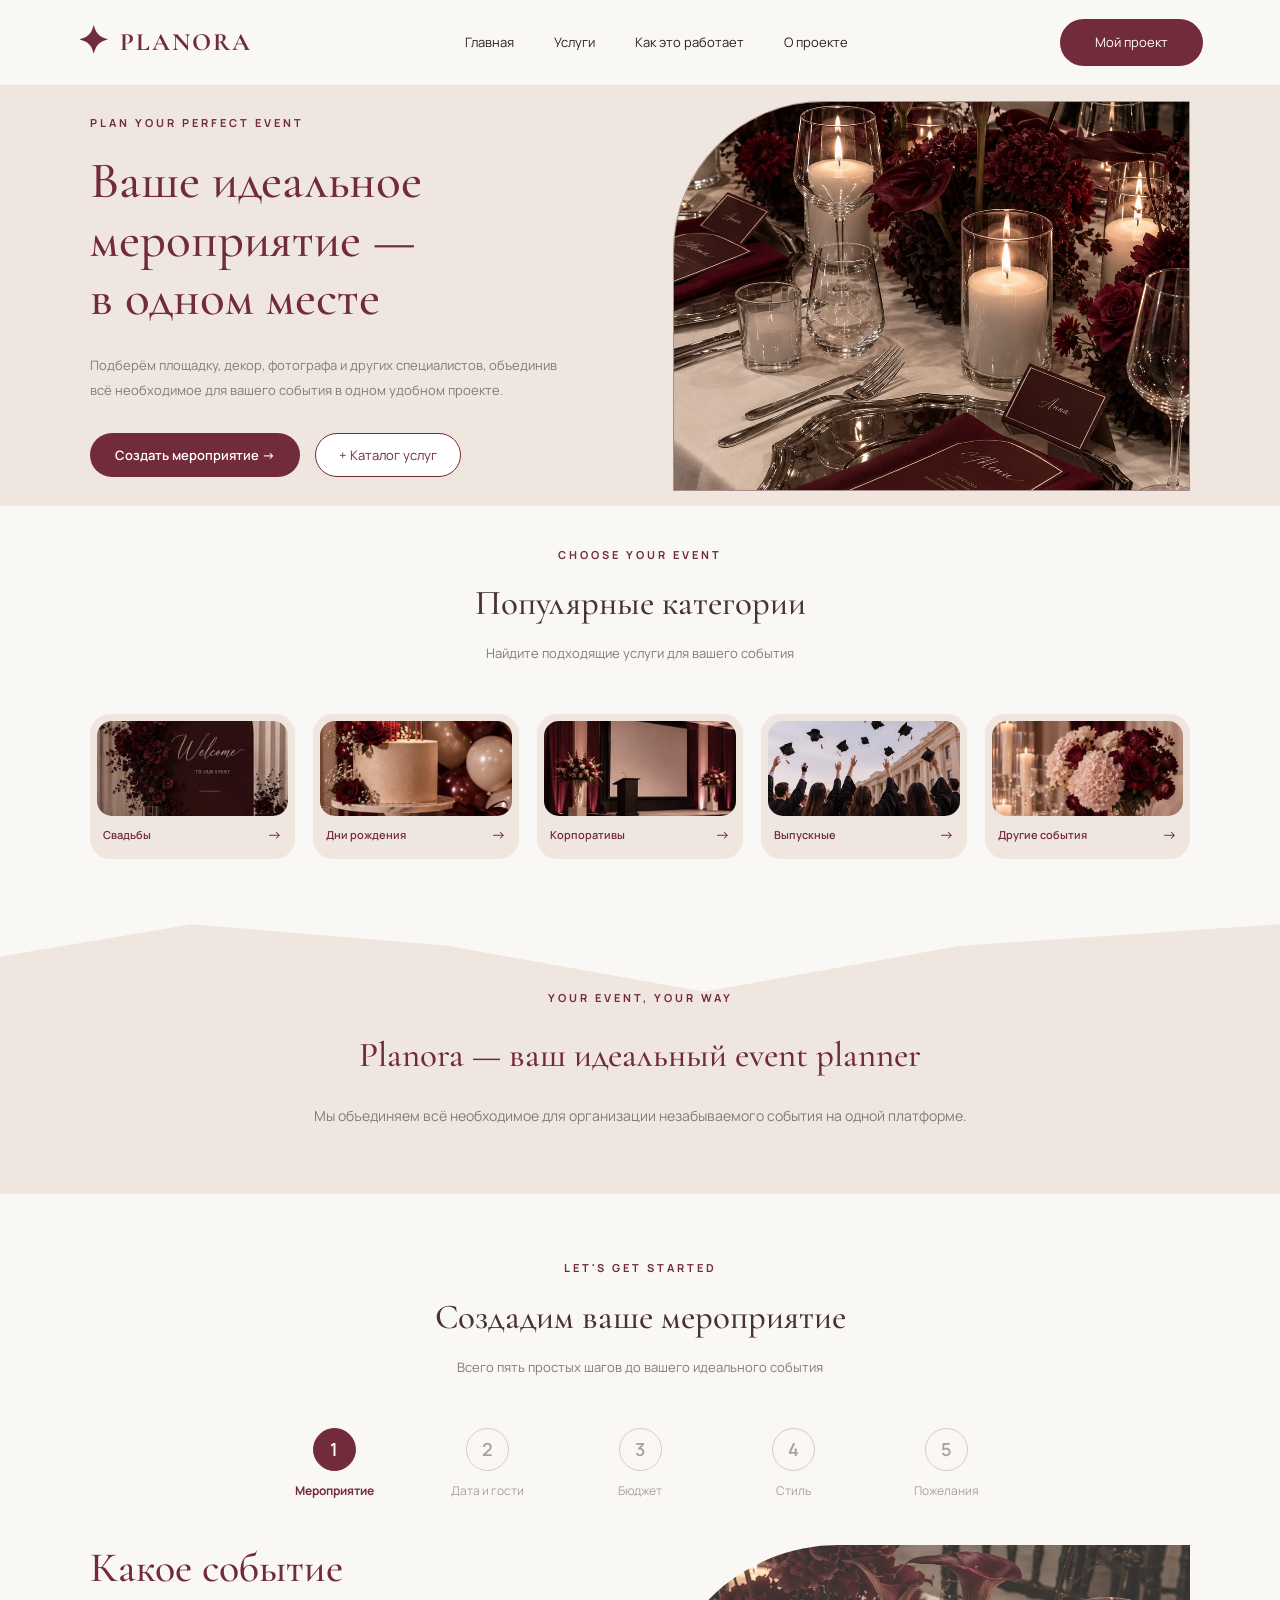
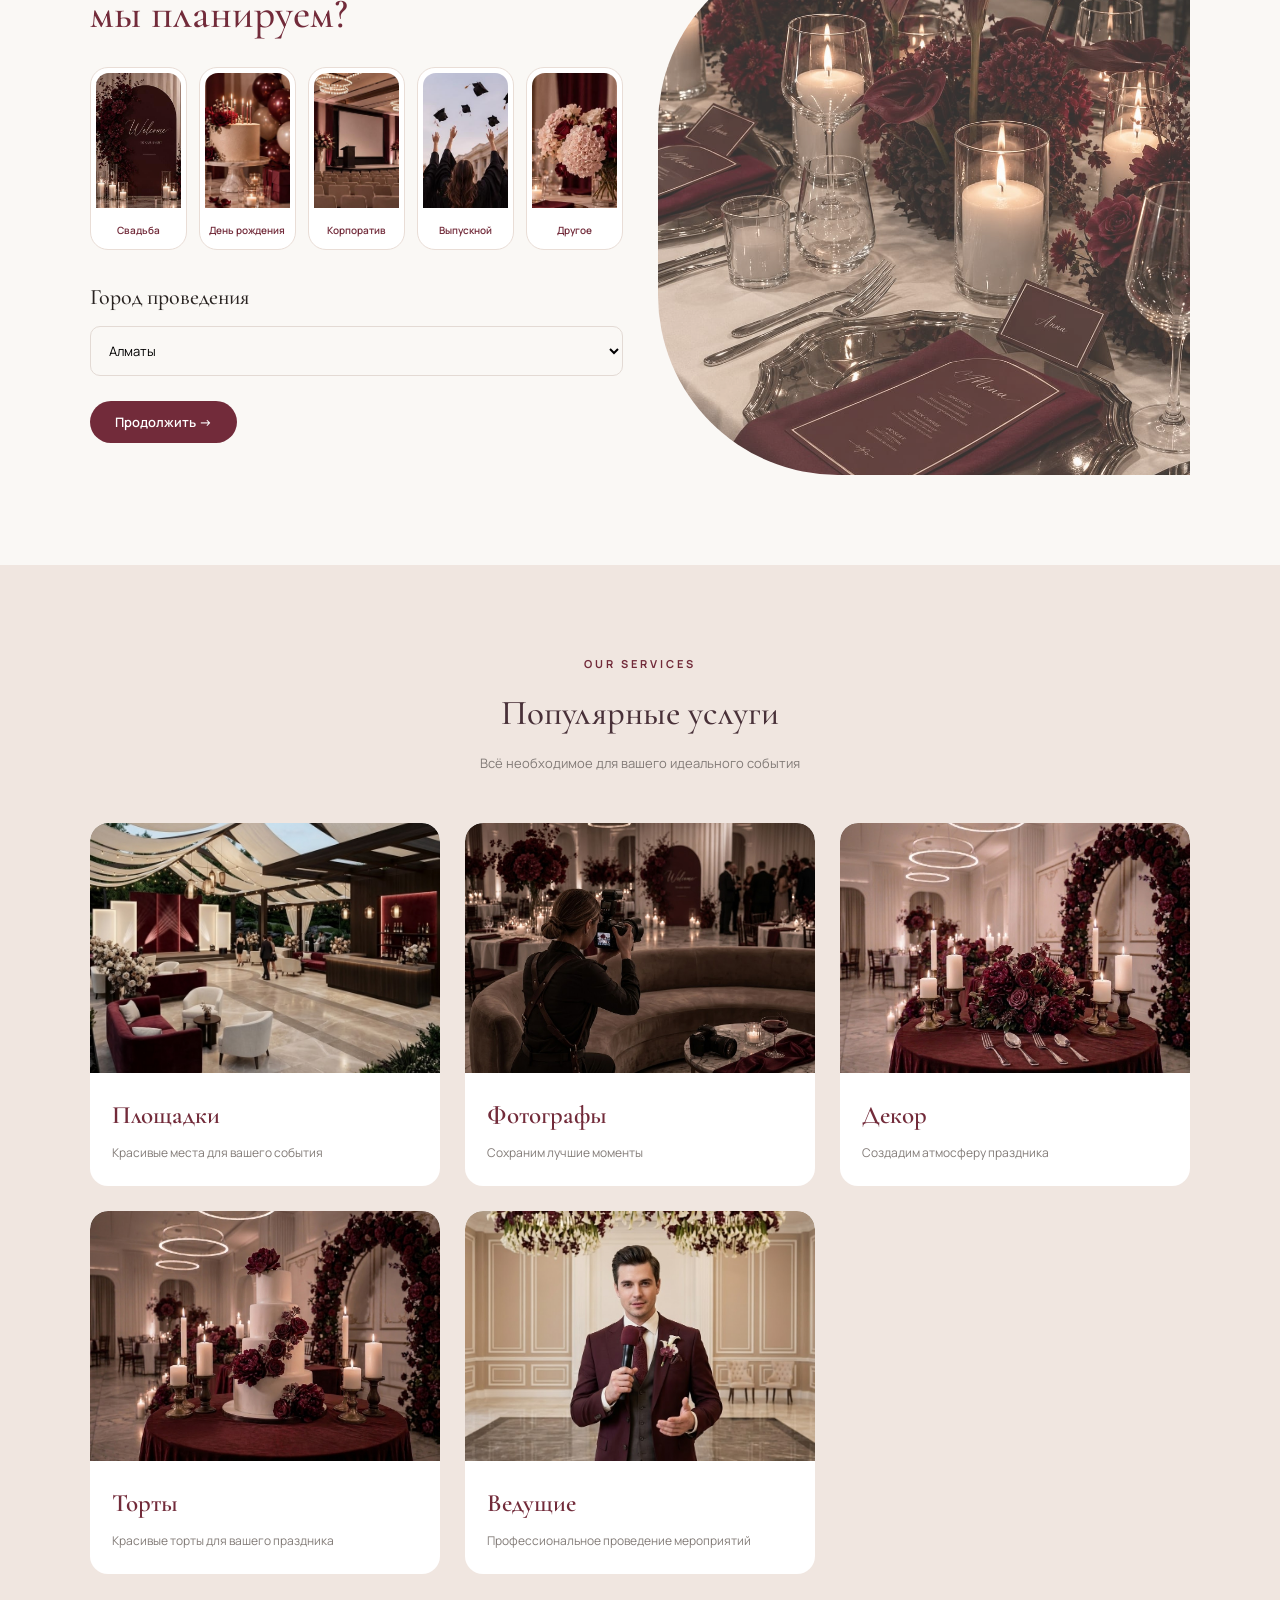
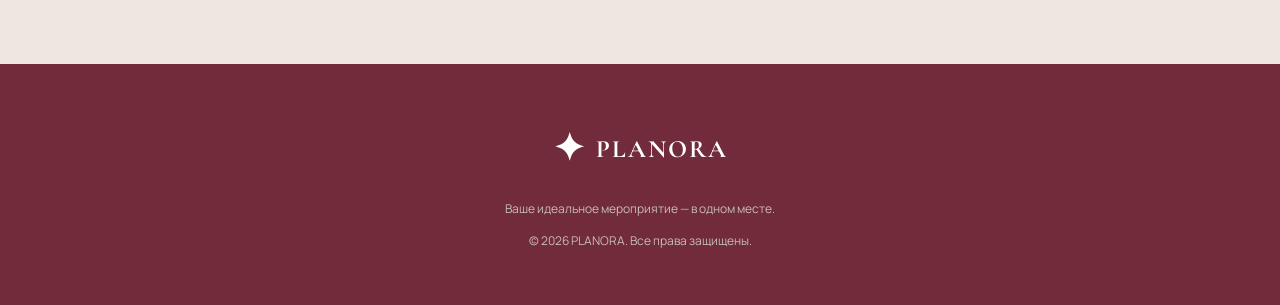
==== index.html @ 1de2f0ba "project fikes" ====
<!DOCTYPE html>
<html lang="ru">

<head>
    <meta charset="UTF-8">
    <meta name="viewport" content="width=device-width, initial-scale=1.0">

    <title>PLANORA — Организация мероприятий</title>

    <!-- CSS -->
    <link rel="stylesheet" href="style.css">

    <!-- Google Fonts -->
    <link rel="preconnect" href="https://fonts.googleapis.com">
    <link rel="preconnect" href="https://fonts.gstatic.com" crossorigin>

    <link href="https://fonts.googleapis.com/css2?family=Cormorant+Garamond:wght@400;500;600;700&family=Manrope:wght@400;500;600;700&display=swap" rel="stylesheet">

</head>

<body>

    <!-- HEADER -->
    <header class="header">

        <a href="#home" class="logo">
            <span class="logo-star">✦</span>
            PLANORA
        </a>

        <nav class="navigation">
            <a href="#home">Главная</a>
            <a href="#categories">Услуги</a>
            <a href="#how-it-works">Как это работает</a>
            <a href="#about">О проекте</a>
        </nav>

        <a href="#my-project" class="header-button">
            Мой проект
        </a>

    </header>


    <main>

        <!-- HERO SECTION -->
        <section class="hero" id="home">

            <div class="hero-content">

                <p class="eyebrow">PLAN YOUR PERFECT EVENT</p>

                <h1>
                    Ваше идеальное<br>
                    мероприятие —<br>
                    в одном месте
                </h1>

                <p class="hero-description">
                    Подберём площадку, декор, фотографа
                    и других специалистов, объединив
                    всё необходимое для вашего события
                    в одном удобном проекте.
                </p>

                <div class="hero-buttons">

                    <a href="#event-builder" class="primary-button">
                        Создать мероприятие →
                    </a>

                    <a href="#categories" class="secondary-button">
                        + Каталог услуг
                    </a>

                </div>

            </div>

            <div class="hero-image">
                <img src="images/header.jpeg" alt="Оформление мероприятия">
            </div>

        </section>


        <!-- CATEGORIES -->
        <section class="categories section" id="categories">

            <div class="section-heading">

                <p class="eyebrow">CHOOSE YOUR EVENT</p>

                <h2>Популярные категории</h2>

                <p>
                    Найдите подходящие услуги для вашего события
                </p>

            </div>


            <div class="category-grid">

                <a href="#event-builder" class="category-card">
                    <img src="images/wedding.jpeg" alt="Свадьба">
                    <div class="category-info">
                        <h3>Свадьбы</h3>
                        <span>→</span>
                    </div>
                </a>


                <a href="#event-builder" class="category-card">
                    <img src="images/birthday.jpeg" alt="День рождения">
                    <div class="category-info">
                        <h3>Дни рождения</h3>
                        <span>→</span>
                    </div>
                </a>


                <a href="#event-builder" class="category-card">
                    <img src="images/corparative.jpeg" alt="Корпоратив">
                    <div class="category-info">
                        <h3>Корпоративы</h3>
                        <span>→</span>
                    </div>
                </a>


                <a href="#event-builder" class="category-card">
                    <img src="images/graduation.jpeg" alt="Выпускной">
                    <div class="category-info">
                        <h3>Выпускные</h3>
                        <span>→</span>
                    </div>
                </a>


                <a href="#event-builder" class="category-card">
                    <img src="images/other.jpeg" alt="Другие мероприятия">
                    <div class="category-info">
                        <h3>Другие события</h3>
                        <span>→</span>
                    </div>
                </a>

            </div>

        </section>


        <!-- ABOUT PLANORA -->
        <section class="brand-section" id="about">

            <div class="brand-content">

                <p class="eyebrow">YOUR EVENT, YOUR WAY</p>

                <h2>
                    Planora — ваш идеальный
                    event planner
                </h2>

                <p>
                    Мы объединяем всё необходимое
                    для организации незабываемого
                    события на одной платформе.
                </p>

            </div>

        </section>


        <!-- EVENT BUILDER -->
        <section class="event-builder section" id="event-builder">

            <div class="section-heading">

                <p class="eyebrow">LET'S GET STARTED</p>

                <h2>Создадим ваше мероприятие</h2>

                <p>
                    Всего пять простых шагов
                    до вашего идеального события
                </p>

            </div>


            <!-- STEPS -->
            <div class="steps">

                <div class="step active">
                    <span>1</span>
                    <p>Мероприятие</p>
                </div>

                <div class="step">
                    <span>2</span>
                    <p>Дата и гости</p>
                </div>

                <div class="step">
                    <span>3</span>
                    <p>Бюджет</p>
                </div>

                <div class="step">
                    <span>4</span>
                    <p>Стиль</p>
                </div>

                <div class="step">
                    <span>5</span>
                    <p>Пожелания</p>
                </div>

            </div>


            <div class="builder-content">

                <div class="builder-form">

                    <h2>
                        Какое событие<br>
                        мы планируем?
                    </h2>


                    <div class="event-options">

                        <button class="event-option" data-event="Свадьба">
                            <img src="images/wedding.jpeg" alt="Свадьба">
                            <span>Свадьба</span>
                        </button>

                        <button class="event-option" data-event="День рождения">
                            <img src="images/birthday.jpeg" alt="День рождения">
                            <span>День рождения</span>
                        </button>

                        <button class="event-option" data-event="Корпоратив">
                            <img src="images/corparative.jpeg" alt="Корпоратив">
                            <span>Корпоратив</span>
                        </button>

                        <button class="event-option" data-event="Выпускной">
                            <img src="images/graduation.jpeg" alt="Выпускной">
                            <span>Выпускной</span>
                        </button>

                        <button class="event-option" data-event="Другое">
                            <img src="images/other.jpeg" alt="Другое">
                            <span>Другое</span>
                        </button>

                    </div>


                    <div class="form-field">

                        <label for="city">
                            Город проведения
                        </label>

                        <select id="city">
                            <option value="Алматы">Алматы</option>
                            <option value="Астана">Астана</option>
                            <option value="Шымкент">Шымкент</option>
                            <option value="Другой город">Другой город</option>
                        </select>

                    </div>


                    <button class="primary-button" id="continue-button">
                        Продолжить →
                    </button>

                </div>


                <div class="builder-image">
                    <img src="images/header.jpeg" alt="Красивое оформление мероприятия">
                </div>

            </div>

        </section>


        <!-- SERVICES -->
        <section class="services section" id="my-project">

            <div class="section-heading">

                <p class="eyebrow">OUR SERVICES</p>

                <h2>Популярные услуги</h2>

                <p>
                    Всё необходимое для вашего идеального события
                </p>

            </div>


            <div class="services-grid">


                <article class="service-card">
                    <img src="images/venue.jpeg" alt="Площадки">

                    <div class="service-info">
                        <h3>Площадки</h3>
                        <p>Красивые места для вашего события</p>
                    </div>
                </article>


                <article class="service-card">
                    <img src="images/photographe.jpeg" alt="Фотографы">

                    <div class="service-info">
                        <h3>Фотографы</h3>
                        <p>Сохраним лучшие моменты</p>
                    </div>
                </article>


                <article class="service-card">
                    <img src="images/decor.jpeg" alt="Декор">

                    <div class="service-info">
                        <h3>Декор</h3>
                        <p>Создадим атмосферу праздника</p>
                    </div>
                </article>


                <article class="service-card">
                    <img src="images/cake.jpeg" alt="Торты">

                    <div class="service-info">
                        <h3>Торты</h3>
                        <p>Красивые торты для вашего праздника</p>
                    </div>
                </article>


                <article class="service-card">
                    <img src="images/vedushei.jpeg" alt="Ведущие">

                    <div class="service-info">
                        <h3>Ведущие</h3>
                        <p>Профессиональное проведение мероприятий</p>
                    </div>
                </article>

            </div>

        </section>

    </main>


    <!-- FOOTER -->
    <footer class="footer">

        <a href="#home" class="logo">
            <span class="logo-star">✦</span>
            PLANORA
        </a>

        <p>
            Ваше идеальное мероприятие — в одном месте.
        </p>

        <p>
            ©️ 2026 PLANORA. Все права защищены.
        </p>

    </footer>


    <!-- JAVASCRIPT -->
    <script src="script.js"></script>

</body>

</html>
---- style.css ----
/* =================================
   PLANORA — MAIN STYLES
================================= */


/* RESET */

* {
    margin: 0;
    padding: 0;
    box-sizing: border-box;
}

html {
    scroll-behavior: smooth;
}

body {
    font-family: 'Manrope', sans-serif;
    background-color: #FAF8F5;
    color: #292321;
    line-height: 1.6;
}

a {
    text-decoration: none;
    color: inherit;
}

button {
    font-family: inherit;
    cursor: pointer;
}

img {
    display: block;
    width: 100%;
    object-fit: cover;
}


/* COLORS */

:root {
    --cream: #FAF8F5;
    --burgundy: #722B3A;
    --dark: #292321;
    --white: #FFFFFF;
    --pink: #E9DDD6;
    --gray: #827B77;
}


/* HEADER */

.header {
    width: 100%;
    min-height: 85px;
    padding: 18px 7%;
    display: flex;
    align-items: center;
    justify-content: space-between;
    background: var(--cream);
    border-bottom: 1px solid #EDE5DF;
    position: relative;
    z-index: 10;
}

.logo {
    display: flex;
    align-items: center;
    gap: 9px;
    font-size: 23px;
    font-weight: 700;
    letter-spacing: 3px;
    color: var(--burgundy);
}

.logo-star {
    font-size: 25px;
}

.navigation {
    display: flex;
    align-items: center;
    gap: 35px;
}

.navigation a {
    font-size: 13px;
    color: var(--dark);
    transition: 0.3s;
}

.navigation a:hover {
    color: var(--burgundy);
}

.header-button {
    background: var(--burgundy);
    color: var(--white);
    padding: 12px 24px;
    border-radius: 4px;
    font-size: 13px;
    transition: 0.3s;
}

.header-button:hover {
    background: #54202C;
}


/* BUTTONS */

.primary-button {
    display: inline-block;
    background: var(--burgundy);
    color: var(--white);
    border: none;
    padding: 15px 28px;
    border-radius: 4px;
    font-size: 13px;
    font-weight: 600;
    transition: 0.3s;
}

.primary-button:hover {
    background: #54202C;
    transform: translateY(-2px);
}

.secondary-button {
    display: inline-block;
    color: var(--burgundy);
    border: 1px solid var(--burgundy);
    padding: 14px 25px;
    border-radius: 4px;
    font-size: 13px;
    transition: 0.3s;
}

.secondary-button:hover {
    background: var(--burgundy);
    color: var(--white);
}


/* HERO SECTION */

.hero {
    display: grid;
    grid-template-columns: 1fr 1fr;
    align-items: center;
    gap: 55px;
    padding: 75px 7%;
    min-height: 570px;
}

.hero-content {
    max-width: 570px;
}

.eyebrow {
    color: var(--burgundy);
    font-size: 11px;
    font-weight: 700;
    letter-spacing: 3px;
    margin-bottom: 20px;
}

.hero h1 {
    font-family: 'Cormorant Garamond', serif;
    font-size: clamp(42px, 5vw, 66px);
    font-weight: 500;
    line-height: 1.08;
    margin-bottom: 25px;
    color: var(--dark);
}

.hero-description {
    font-size: 14px;
    color: var(--gray);
    line-height: 1.9;
    max-width: 480px;
    margin-bottom: 30px;
}

.hero-buttons {
    display: flex;
    align-items: center;
    flex-wrap: wrap;
    gap: 15px;
}

.hero-image {
    height: 440px;
    overflow: hidden;
    border-radius: 3px;
}

.hero-image img {
    height: 100%;
    transition: transform 0.6s;
}

.hero-image:hover img {
    transform: scale(1.04);
}


/* GENERAL SECTIONS */

.section {
    padding: 90px 7%;
}

.section-heading {
    text-align: center;
    margin-bottom: 50px;
}

.section-heading .eyebrow {
    margin-bottom: 12px;
}

.section-heading h2 {
    font-family: 'Cormorant Garamond', serif;
    font-size: 46px;
    font-weight: 500;
    margin-bottom: 12px;
}

.section-heading > p:last-child {
    color: var(--gray);
    font-size: 13px;
}


/* CATEGORIES */

.categories {
    background: #F2EBE5;
}

.category-grid {
    display: grid;
    grid-template-columns: repeat(3, 1fr);
    gap: 25px;
}

.category-card {
    position: relative;
    height: 300px;
    overflow: hidden;
    background: var(--white);
}

.category-card img {
    height: 100%;
    transition: 0.5s;
}

.category-card:hover img {
    transform: scale(1.06);
}

.category-info {
    position: absolute;
    bottom: 0;
    left: 0;
    width: 100%;
    padding: 25px;
    display: flex;
    align-items: center;
    justify-content: space-between;
    color: var(--white);
    background: linear-gradient(
        transparent,
        rgba(0, 0, 0, 0.7)
    );
}

.category-info h3 {
    font-family: 'Cormorant Garamond', serif;
    font-size: 27px;
    font-weight: 600;
}

.category-info span {
    font-size: 23px;
}


/* BRAND SECTION */

.brand-section {
    padding: 100px 7%;
    background: var(--burgundy);
    color: var(--white);
    text-align: center;
}

.brand-content {
    max-width: 700px;
    margin: auto;
}

.brand-content .eyebrow {
    color: #E9C9C7;
}

.brand-content h2 {
    font-family: 'Cormorant Garamond', serif;
    font-size: 48px;
    font-weight: 500;
    margin-bottom: 20px;
}

.brand-content p:last-child {
    color: #EADADD;
    font-size: 14px;
    line-height: 1.9;
}


/* EVENT BUILDER */

.event-builder {
    background: var(--cream);
}

.steps {
    display: flex;
    justify-content: center;
    align-items: flex-start;
    gap: 35px;
    margin-bottom: 60px;
}

.step {
    text-align: center;
    color: #A9A09A;
    font-size: 12px;
}

.step span {
    width: 38px;
    height: 38px;
    display: flex;
    align-items: center;
    justify-content: center;
    border: 1px solid #D7CBC4;
    border-radius: 50%;
    margin: 0 auto 10px;
}

.step.active {
    color: var(--burgundy);
    font-weight: 700;
}

.step.active span {
    background: var(--burgundy);
    color: var(--white);
    border-color: var(--burgundy);
}

.builder-content {
    display: grid;
    grid-template-columns: 1fr 1fr;
    gap: 55px;
    align-items: center;
    max-width: 1100px;
    margin: auto;
    background: var(--white);
    padding: 45px;
}

.builder-form h2 {
    font-family: 'Cormorant Garamond', serif;
    font-size: 38px;
    font-weight: 500;
    margin-bottom: 30px;
}

.event-options {
    display: grid;
    grid-template-columns: repeat(2, 1fr);
    gap: 15px;
    margin-bottom: 30px;
}

.event-option {
    background: var(--cream);
    border: 1px solid transparent;
    padding: 8px;
    text-align: left;
    transition: 0.3s;
}

.event-option img {
    height: 100px;
    margin-bottom: 8px;
}

.event-option span {
    font-size: 12px;
    font-weight: 600;
}

.event-option:hover {
    border-color: var(--burgundy);
}

.form-field {
    margin-bottom: 25px;
}

.form-field label {
    display: block;
    font-size: 13px;
    margin-bottom: 10px;
    font-weight: 600;
}

.form-field select {
    width: 100%;
    padding: 14px;
    border: 1px solid #E3DAD4;
    background: var(--cream);
    font-family: inherit;
    font-size: 13px;
    outline: none;
}

.form-field select:focus {
    border-color: var(--burgundy);
}

.builder-image {
    height: 500px;
    overflow: hidden;
}

.builder-image img {
    height: 100%;
}


/* SERVICES */

.services {
    background: #F2EBE5;
}

.services-grid {
    display: grid;
    grid-template-columns: repeat(3, 1fr);
    gap: 25px;
}

.service-card {
    background: var(--white);
    overflow: hidden;
    transition: 0.3s;
}

.service-card:hover {
    transform: translateY(-5px);
    box-shadow: 0 10px 25px rgba(60, 35, 30, 0.08);
}

.service-card img {
    height: 250px;
}

.service-info {
    padding: 22px;
}

.service-info h3 {
    font-family: 'Cormorant Garamond', serif;
    font-size: 25px;
    font-weight: 600;
    margin-bottom: 7px;
    color: var(--burgundy);
}

.service-info p {
    color: var(--gray);
    font-size: 12px;
    line-height: 1.8;
}


/* FOOTER */

.footer {
    padding: 55px 7%;
    text-align: center;
    background: #292321;
    color: var(--white);
}

.footer .logo {
    justify-content: center;
    color: var(--white);
    margin-bottom: 20px;
}

.footer p {
    color: #C6BDB8;
    font-size: 12px;
    margin-top: 12px;
}


/* RESPONSIVE DESIGN */

@media (max-width: 900px) {

    .header {
        padding: 18px 4%;
    }

    .navigation {
        gap: 15px;
    }

    .navigation a {
        font-size: 11px;
    }

    .hero {
        padding: 55px 5%;
        gap: 25px;
    }

    .hero-image {
        height: 350px;
    }

    .section {
        padding: 65px 5%;
    }

    .builder-content {
        padding: 25px;
        gap: 25px;
    }

    .category-card {
        height: 240px;
    }

}


@media (max-width: 600px) {

    .header {
        flex-wrap: wrap;
        gap: 15px;
    }

    .logo {
        font-size: 19px;
    }

    .navigation {
        width: 100%;
        order: 3;
        justify-content: center;
        flex-wrap: wrap;
        gap: 15px;
    }

    .header-button {
        padding: 10px 15px;
        font-size: 11px;
    }

    .hero {
        grid-template-columns: 1fr;
        padding: 45px 6%;
    }

    .hero h1 {
        font-size: 46px;
    }

    .hero-image {
        height: 300px;
    }

    .hero-buttons {
        flex-direction: column;
        align-items: stretch;
    }

    .hero-buttons a {
        text-align: center;
    }

    .section {
        padding: 60px 6%;
    }

    .section-heading h2 {
        font-size: 36px;
    }

    .category-grid {
        grid-template-columns: 1fr;
    }

    .category-card {
        height: 280px;
    }

    .brand-content h2 {
        font-size: 38px;
    }

    .steps {
        gap: 10px;
        flex-wrap: wrap;
    }

    .step {
        font-size: 10px;
    }

    .step span {
        width: 32px;
        height: 32px;
    }

    .builder-content {
        grid-template-columns: 1fr;
        padding: 20px;
    }

    .builder-form h2 {
        font-size: 32px;
    }

    .builder-image {
        height: 300px;
    }

    .event-options {
        gap: 10px;
    }

    .services-grid {
        grid-template-columns: 1fr;
    }

}
/* =================================
   PLANORA — DESIGN UPDATE
   Стиль по вашему макету
================================= */

/* HEADER */

.header {
    min-height: 75px;
    padding: 12px 6%;
    background: #FAF8F5;
}

.logo {
    font-family: 'Cormorant Garamond', serif;
    font-size: 25px;
    letter-spacing: 2px;
}

.logo-star {
    font-size: 38px;
}

.navigation {
    gap: 40px;
}

.header-button {
    border-radius: 30px;
    padding: 13px 35px;
}


/* BUTTONS */

.primary-button {
    border-radius: 30px;
    padding: 12px 25px;
}

.secondary-button {
    border-radius: 30px;
    padding: 11px 23px;
    background: white;
}


/* HERO */

.hero {
    background: #F0E6E0;
    padding: 15px 7%;
    gap: 65px;
    min-height: 420px;
}

.hero h1 {
    color: #722B3A;
    font-size: clamp(38px, 4vw, 55px);
    line-height: 1.15;
}

.hero-description {
    font-size: 13px;
}

.hero-image {
    height: 390px;
    border-radius: 150px 0 0 0;
    border: 1px solid #A88D88;
}


/* CATEGORIES */

.categories {
    background: #FAF8F5;
    padding: 40px 7% 65px;
}

.section-heading h2 {
    font-size: 35px;
    color: #493139;
}

.category-grid {
    grid-template-columns: repeat(5, 1fr);
    gap: 18px;
}

.category-card {
    height: 145px;
    border-radius: 20px;
    background: #F0E6E0;
    padding: 7px;
}

.category-card img {
    height: 95px;
    border-radius: 15px;
}

.category-info {
    position: static;
    background: none;
    color: #722B3A;
    padding: 7px 6px;
}

.category-info h3 {
    font-family: 'Manrope', sans-serif;
    font-size: 11px;
    font-weight: 600;
}

.category-info span {
    font-size: 15px;
}


/* BRAND SECTION */

.brand-section {
    position: relative;
    overflow: hidden;
    padding: 65px 7%;
    background: #F0E6E0;
    color: #722B3A;
    clip-path: polygon(
        0 12%, 15% 0, 35% 8%,
        55% 25%, 75% 8%, 100% 0,
        100% 100%, 75% 100%,
        0 100%
    );
}

.brand-content .eyebrow {
    color: #722B3A;
}

.brand-content h2 {
    font-size: 35px;
}

.brand-content p:last-child {
    color: #827B77;
}


/* EVENT BUILDER */

.event-builder {
    background: #FAF8F5;
    padding-top: 65px;
}

.steps {
    position: relative;
    max-width: 750px;
    margin: 0 auto 45px;
    justify-content: space-between;
    gap: 15px;
}

.step {
    position: relative;
    z-index: 1;
    flex: 1;
    background: #FAF8F5;
}

.step span {
    width: 43px;
    height: 43px;
    background: #FAF8F5;
    font-size: 18px;
    font-weight: 600;
}

.step.active span {
    background: #722B3A;
}

.step.active {
    color: #722B3A;
}

.builder-content {
    position: relative;
    background: transparent;
    padding: 0;
    gap: 35px;
    align-items: start;
}

.builder-form h2 {
    color: #722B3A;
    font-size: 42px;
    line-height: 1.1;
}

.event-options {
    grid-template-columns: repeat(5, 1fr);
    gap: 12px;
}

.event-option {
    padding: 5px;
    background: white;
    border: 1px solid #E9DDD6;
    border-radius: 18px;
    overflow: hidden;
    text-align: center;
}

.event-option img {
    height: 135px;
    border-radius: 13px 13px 0 0;
}

.event-option span {
    display: block;
    padding: 7px 2px;
    font-size: 10px;
    color: #722B3A;
}

.event-option:hover {
    border-color: #722B3A;
    transform: translateY(-3px);
}

.form-field label {
    font-family: 'Cormorant Garamond', serif;
    font-size: 22px;
    font-weight: 500;
}

.form-field select {
    border-radius: 10px;
    background: #FAF8F5;
}

.builder-image {
    height: 530px;
    border-radius: 180px 0 0 180px;
    overflow: hidden;
}

.builder-image img {
    opacity: 0.8;
}


/* SERVICES */

.services {
    background: #F0E6E0;
}

.service-card {
    border-radius: 18px;
}

.service-card img {
    border-radius: 18px 18px 0 0;
}


/* FOOTER */

.footer {
    background: #722B3A;
}


/* RESPONSIVE */

@media (max-width: 900px) {

    .category-grid {
        grid-template-columns: repeat(3, 1fr);
    }

    .event-options {
        grid-template-columns: repeat(3, 1fr);
    }

    .builder-image {
        height: 400px;
    }
}

@media (max-width: 600px) {

    .category-grid {
        grid-template-columns: repeat(2, 1fr);
    }

    .hero {
        grid-template-columns: 1fr;
    }

    .hero-image {
        height: 280px;
    }

    .event-options {
        grid-template-columns: repeat(2, 1fr);
    }

    .steps {
        gap: 5px;
    }

    .builder-content {
        grid-template-columns: 1fr;
    }

    .builder-image {
        height: 280px;
        border-radius: 100px 0 0 100px;
    }
}
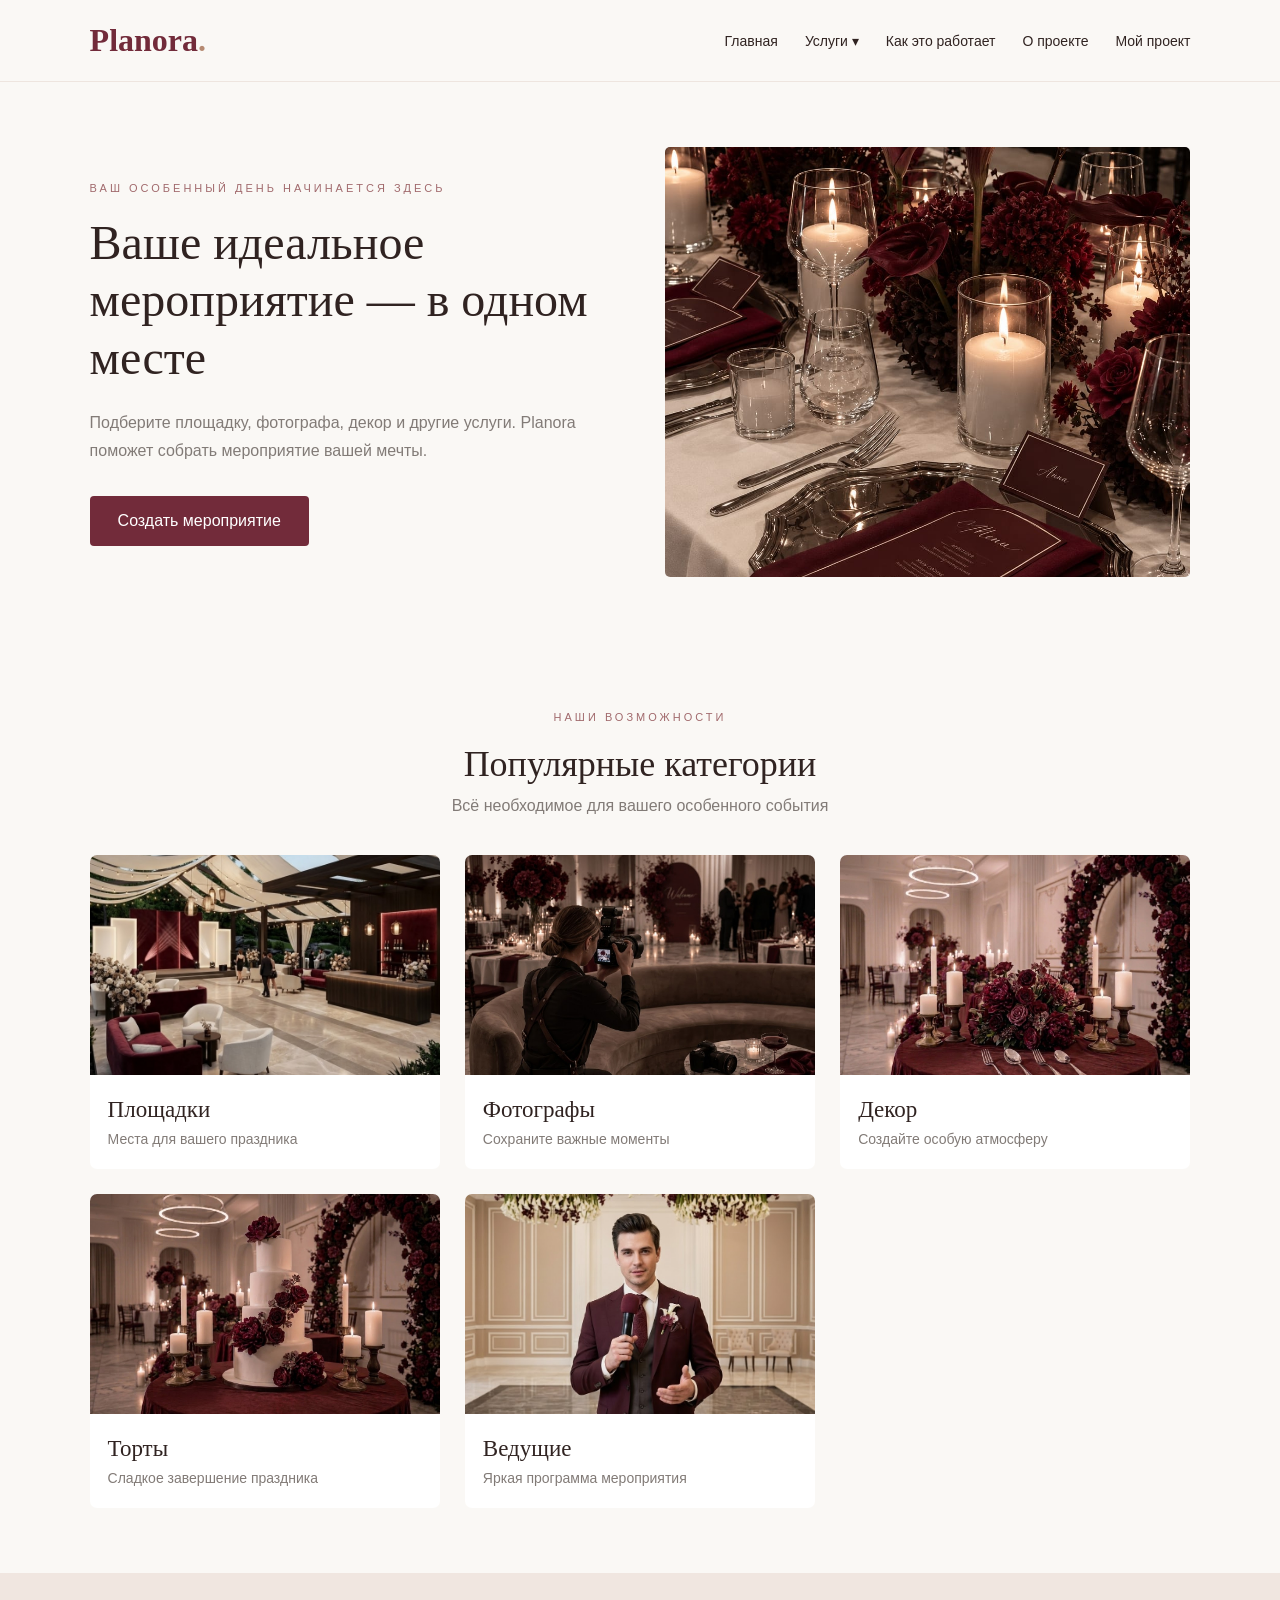
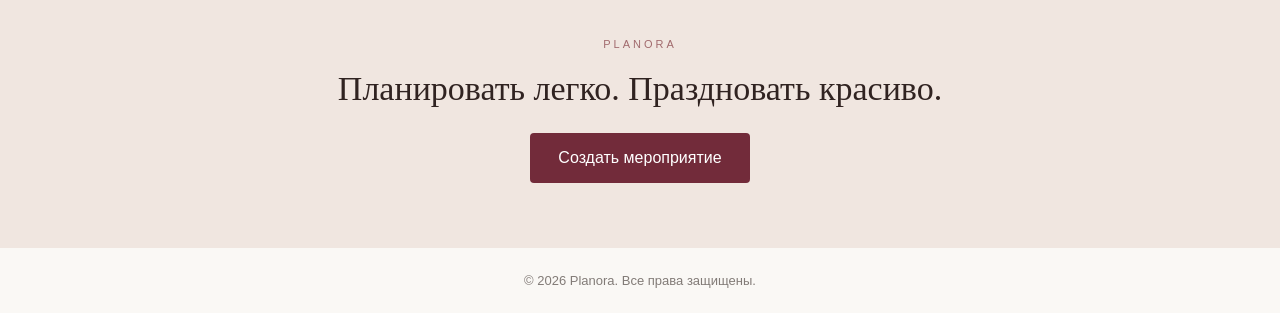
==== commit 48436bf9: "обновление сайта planora" ====
--- a/index.html
+++ b/index.html
@@ -1,397 +1,100 @@
 <!DOCTYPE html>
 <html lang="ru">
-
 <head>
     <meta charset="UTF-8">
     <meta name="viewport" content="width=device-width, initial-scale=1.0">
-
-    <title>PLANORA — Организация мероприятий</title>
-
-    <!-- CSS -->
+    <title>Planora — организация мероприятий</title>
     <link rel="stylesheet" href="style.css">
-
-    <!-- Google Fonts -->
-    <link rel="preconnect" href="https://fonts.googleapis.com">
-    <link rel="preconnect" href="https://fonts.gstatic.com" crossorigin>
-
-    <link href="https://fonts.googleapis.com/css2?family=Cormorant+Garamond:wght@400;500;600;700&family=Manrope:wght@400;500;600;700&display=swap" rel="stylesheet">
-
 </head>
-
 <body>
 
-    <!-- HEADER -->
-    <header class="header">
+<header class="header">
+    <a href="index.html" class="logo">Planora<span>.</span></a>
 
-        <a href="#home" class="logo">
-            <span class="logo-star">✦</span>
-            PLANORA
-        </a>
+    <nav>
+        <a href="index.html">Главная</a>
+        <div class="dropdown">
+            <a href="catalog.html">Услуги ▾</a>
+            <div class="dropdown-content">
+                <a href="venues.html">Площадки</a>
+                <a href="photographers.html">Фотографы</a>
+                <a href="decor.html">Декор</a>
+                <a href="cakes.html">Торты</a>
+                <a href="hosts.html">Ведущие</a>
+            </div>
+        </div>
+        <a href="how.html">Как это работает</a>
+        <a href="about.html">О проекте</a>
+        <a href="project.html">Мой проект</a>
+    </nav>
+</header>
 
-        <nav class="navigation">
-            <a href="#home">Главная</a>
-            <a href="#categories">Услуги</a>
-            <a href="#how-it-works">Как это работает</a>
-            <a href="#about">О проекте</a>
-        </nav>
+<main>
+    <section class="hero">
+        <div class="hero-content">
+            <p class="subtitle">ВАШ ОСОБЕННЫЙ ДЕНЬ НАЧИНАЕТСЯ ЗДЕСЬ</p>
+            <h1>Ваше идеальное мероприятие — в одном месте</h1>
+            <p>
+                Подберите площадку, фотографа, декор и другие услуги.
+                Planora поможет собрать мероприятие вашей мечты.
+            </p>
+            <a href="date.html" class="btn">Создать мероприятие</a>
+        </div>
+        <div class="hero-image">
+            <img src="images/header.jpeg" alt="Красивое оформление мероприятия">
+        </div>
+    </section>
 
-        <a href="#my-project" class="header-button">
-            Мой проект
-        </a>
+    <section class="section">
+        <div class="section-heading">
+            <p class="subtitle">НАШИ ВОЗМОЖНОСТИ</p>
+            <h2>Популярные категории</h2>
+            <p>Всё необходимое для вашего особенного события</p>
+        </div>
 
-    </header>
+        <div class="category-grid">
+            <a href="venues.html" class="category-card">
+                <img src="images/venue.jpeg" alt="Площадки">
+                <h3>Площадки</h3>
+                <p>Места для вашего праздника</p>
+            </a>
 
+            <a href="photographers.html" class="category-card">
+                <img src="images/photographe.jpeg" alt="Фотографы">
+                <h3>Фотографы</h3>
+                <p>Сохраните важные моменты</p>
+            </a>
 
-    <main>
+            <a href="decor.html" class="category-card">
+                <img src="images/decor.jpeg" alt="Декор">
+                <h3>Декор</h3>
+                <p>Создайте особую атмосферу</p>
+            </a>
 
-        <!-- HERO SECTION -->
-        <section class="hero" id="home">
+            <a href="cakes.html" class="category-card">
+                <img src="images/cake.jpeg" alt="Торты">
+                <h3>Торты</h3>
+                <p>Сладкое завершение праздника</p>
+            </a>
 
-            <div class="hero-content">
+            <a href="hosts.html" class="category-card">
+                <img src="images/vedushei.jpeg" alt="Ведущие">
+                <h3>Ведущие</h3>
+                <p>Яркая программа мероприятия</p>
+            </a>
+        </div>
+    </section>
 
-                <p class="eyebrow">PLAN YOUR PERFECT EVENT</p>
+    <section class="bottom-banner">
+        <p class="subtitle">PLANORA</p>
+        <h2>Планировать легко. Праздновать красиво.</h2>
+        <a href="date.html" class="btn">Создать мероприятие</a>
+    </section>
+</main>
 
-                <h1>
-                    Ваше идеальное<br>
-                    мероприятие —<br>
-                    в одном месте
-                </h1>
-
-                <p class="hero-description">
-                    Подберём площадку, декор, фотографа
-                    и других специалистов, объединив
-                    всё необходимое для вашего события
-                    в одном удобном проекте.
-                </p>
-
-                <div class="hero-buttons">
-
-                    <a href="#event-builder" class="primary-button">
-                        Создать мероприятие →
-                    </a>
-
-                    <a href="#categories" class="secondary-button">
-                        + Каталог услуг
-                    </a>
-
-                </div>
-
-            </div>
-
-            <div class="hero-image">
-                <img src="images/header.jpeg" alt="Оформление мероприятия">
-            </div>
-
-        </section>
-
-
-        <!-- CATEGORIES -->
-        <section class="categories section" id="categories">
-
-            <div class="section-heading">
-
-                <p class="eyebrow">CHOOSE YOUR EVENT</p>
-
-                <h2>Популярные категории</h2>
-
-                <p>
-                    Найдите подходящие услуги для вашего события
-                </p>
-
-            </div>
-
-
-            <div class="category-grid">
-
-                <a href="#event-builder" class="category-card">
-                    <img src="images/wedding.jpeg" alt="Свадьба">
-                    <div class="category-info">
-                        <h3>Свадьбы</h3>
-                        <span>→</span>
-                    </div>
-                </a>
-
-
-                <a href="#event-builder" class="category-card">
-                    <img src="images/birthday.jpeg" alt="День рождения">
-                    <div class="category-info">
-                        <h3>Дни рождения</h3>
-                        <span>→</span>
-                    </div>
-                </a>
-
-
-                <a href="#event-builder" class="category-card">
-                    <img src="images/corparative.jpeg" alt="Корпоратив">
-                    <div class="category-info">
-                        <h3>Корпоративы</h3>
-                        <span>→</span>
-                    </div>
-                </a>
-
-
-                <a href="#event-builder" class="category-card">
-                    <img src="images/graduation.jpeg" alt="Выпускной">
-                    <div class="category-info">
-                        <h3>Выпускные</h3>
-                        <span>→</span>
-                    </div>
-                </a>
-
-
-                <a href="#event-builder" class="category-card">
-                    <img src="images/other.jpeg" alt="Другие мероприятия">
-                    <div class="category-info">
-                        <h3>Другие события</h3>
-                        <span>→</span>
-                    </div>
-                </a>
-
-            </div>
-
-        </section>
-
-
-        <!-- ABOUT PLANORA -->
-        <section class="brand-section" id="about">
-
-            <div class="brand-content">
-
-                <p class="eyebrow">YOUR EVENT, YOUR WAY</p>
-
-                <h2>
-                    Planora — ваш идеальный
-                    event planner
-                </h2>
-
-                <p>
-                    Мы объединяем всё необходимое
-                    для организации незабываемого
-                    события на одной платформе.
-                </p>
-
-            </div>
-
-        </section>
-
-
-        <!-- EVENT BUILDER -->
-        <section class="event-builder section" id="event-builder">
-
-            <div class="section-heading">
-
-                <p class="eyebrow">LET'S GET STARTED</p>
-
-                <h2>Создадим ваше мероприятие</h2>
-
-                <p>
-                    Всего пять простых шагов
-                    до вашего идеального события
-                </p>
-
-            </div>
-
-
-            <!-- STEPS -->
-            <div class="steps">
-
-                <div class="step active">
-                    <span>1</span>
-                    <p>Мероприятие</p>
-                </div>
-
-                <div class="step">
-                    <span>2</span>
-                    <p>Дата и гости</p>
-                </div>
-
-                <div class="step">
-                    <span>3</span>
-                    <p>Бюджет</p>
-                </div>
-
-                <div class="step">
-                    <span>4</span>
-                    <p>Стиль</p>
-                </div>
-
-                <div class="step">
-                    <span>5</span>
-                    <p>Пожелания</p>
-                </div>
-
-            </div>
-
-
-            <div class="builder-content">
-
-                <div class="builder-form">
-
-                    <h2>
-                        Какое событие<br>
-                        мы планируем?
-                    </h2>
-
-
-                    <div class="event-options">
-
-                        <button class="event-option" data-event="Свадьба">
-                            <img src="images/wedding.jpeg" alt="Свадьба">
-                            <span>Свадьба</span>
-                        </button>
-
-                        <button class="event-option" data-event="День рождения">
-                            <img src="images/birthday.jpeg" alt="День рождения">
-                            <span>День рождения</span>
-                        </button>
-
-                        <button class="event-option" data-event="Корпоратив">
-                            <img src="images/corparative.jpeg" alt="Корпоратив">
-                            <span>Корпоратив</span>
-                        </button>
-
-                        <button class="event-option" data-event="Выпускной">
-                            <img src="images/graduation.jpeg" alt="Выпускной">
-                            <span>Выпускной</span>
-                        </button>
-
-                        <button class="event-option" data-event="Другое">
-                            <img src="images/other.jpeg" alt="Другое">
-                            <span>Другое</span>
-                        </button>
-
-                    </div>
-
-
-                    <div class="form-field">
-
-                        <label for="city">
-                            Город проведения
-                        </label>
-
-                        <select id="city">
-                            <option value="Алматы">Алматы</option>
-                            <option value="Астана">Астана</option>
-                            <option value="Шымкент">Шымкент</option>
-                            <option value="Другой город">Другой город</option>
-                        </select>
-
-                    </div>
-
-
-                    <button class="primary-button" id="continue-button">
-                        Продолжить →
-                    </button>
-
-                </div>
-
-
-                <div class="builder-image">
-                    <img src="images/header.jpeg" alt="Красивое оформление мероприятия">
-                </div>
-
-            </div>
-
-        </section>
-
-
-        <!-- SERVICES -->
-        <section class="services section" id="my-project">
-
-            <div class="section-heading">
-
-                <p class="eyebrow">OUR SERVICES</p>
-
-                <h2>Популярные услуги</h2>
-
-                <p>
-                    Всё необходимое для вашего идеального события
-                </p>
-
-            </div>
-
-
-            <div class="services-grid">
-
-
-                <article class="service-card">
-                    <img src="images/venue.jpeg" alt="Площадки">
-
-                    <div class="service-info">
-                        <h3>Площадки</h3>
-                        <p>Красивые места для вашего события</p>
-                    </div>
-                </article>
-
-
-                <article class="service-card">
-                    <img src="images/photographe.jpeg" alt="Фотографы">
-
-                    <div class="service-info">
-                        <h3>Фотографы</h3>
-                        <p>Сохраним лучшие моменты</p>
-                    </div>
-                </article>
-
-
-                <article class="service-card">
-                    <img src="images/decor.jpeg" alt="Декор">
-
-                    <div class="service-info">
-                        <h3>Декор</h3>
-                        <p>Создадим атмосферу праздника</p>
-                    </div>
-                </article>
-
-
-                <article class="service-card">
-                    <img src="images/cake.jpeg" alt="Торты">
-
-                    <div class="service-info">
-                        <h3>Торты</h3>
-                        <p>Красивые торты для вашего праздника</p>
-                    </div>
-                </article>
-
-
-                <article class="service-card">
-                    <img src="images/vedushei.jpeg" alt="Ведущие">
-
-                    <div class="service-info">
-                        <h3>Ведущие</h3>
-                        <p>Профессиональное проведение мероприятий</p>
-                    </div>
-                </article>
-
-            </div>
-
-        </section>
-
-    </main>
-
-
-    <!-- FOOTER -->
-    <footer class="footer">
-
-        <a href="#home" class="logo">
-            <span class="logo-star">✦</span>
-            PLANORA
-        </a>
-
-        <p>
-            Ваше идеальное мероприятие — в одном месте.
-        </p>
-
-        <p>
-            ©️ 2026 PLANORA. Все права защищены.
-        </p>
-
-    </footer>
-
-
-    <!-- JAVASCRIPT -->
-    <script src="script.js"></script>
+<footer>
+    <p>© 2026 Planora. Все права защищены.</p>
+</footer>
 
 </body>
-
-</html>+</html>
--- a/style.css
+++ b/style.css
@@ -1,9 +1,3 @@
-/* =================================
-   PLANORA — MAIN STYLES
-================================= */
-
-
-/* RESET */
 
 * {
     margin: 0;
@@ -11,15 +5,10 @@
     box-sizing: border-box;
 }
 
-html {
-    scroll-behavior: smooth;
-}
-
 body {
-    font-family: 'Manrope', sans-serif;
-    background-color: #FAF8F5;
-    color: #292321;
-    line-height: 1.6;
+    font-family: Arial, sans-serif;
+    background: #FAF8F5;
+    color: #302321;
 }
 
 a {
@@ -27,219 +16,138 @@
     color: inherit;
 }
 
-button {
-    font-family: inherit;
-    cursor: pointer;
-}
-
-img {
-    display: block;
-    width: 100%;
-    object-fit: cover;
-}
-
-
-/* COLORS */
-
-:root {
-    --cream: #FAF8F5;
-    --burgundy: #722B3A;
-    --dark: #292321;
-    --white: #FFFFFF;
-    --pink: #E9DDD6;
-    --gray: #827B77;
-}
-
-
-/* HEADER */
-
 .header {
-    width: 100%;
-    min-height: 85px;
-    padding: 18px 7%;
+    background: #FAF8F5;
+    padding: 22px 7%;
+    display: flex;
+    justify-content: space-between;
+    align-items: center;
+    border-bottom: 1px solid #eee5df;
+}
+
+.logo {
+    font-family: Georgia, serif;
+    font-size: 32px;
+    color: #722B3A;
+    font-weight: bold;
+}
+
+.logo span {
+    color: #B68A72;
+}
+
+nav {
     display: flex;
     align-items: center;
-    justify-content: space-between;
-    background: var(--cream);
-    border-bottom: 1px solid #EDE5DF;
+    gap: 27px;
+    font-size: 14px;
+}
+
+nav a:hover {
+    color: #A15B68;
+}
+
+.dropdown {
     position: relative;
+}
+
+.dropdown-content {
+    display: none;
+    position: absolute;
+    top: 20px;
+    left: 0;
+    background: white;
+    min-width: 170px;
+    box-shadow: 0 5px 20px #00000015;
+    border-radius: 8px;
     z-index: 10;
 }
 
-.logo {
+.dropdown-content a {
+    display: block;
+    padding: 12px 15px;
+}
+
+.dropdown:hover .dropdown-content,
+.dropdown:focus-within .dropdown-content {
+    display: block;
+}
+
+.hero {
+    padding: 65px 7%;
     display: flex;
     align-items: center;
-    gap: 9px;
-    font-size: 23px;
-    font-weight: 700;
+    gap: 50px;
+}
+
+.hero-content {
+    flex: 1;
+}
+
+.subtitle {
+    color: #A16A6D;
     letter-spacing: 3px;
-    color: var(--burgundy);
-}
-
-.logo-star {
-    font-size: 25px;
-}
-
-.navigation {
-    display: flex;
-    align-items: center;
-    gap: 35px;
-}
-
-.navigation a {
-    font-size: 13px;
-    color: var(--dark);
+    font-size: 11px;
+    margin-bottom: 20px;
+}
+
+h1, h2 {
+    font-family: Georgia, serif;
+    font-weight: normal;
+}
+
+h1 {
+    font-size: 48px;
+    line-height: 1.2;
+    margin-bottom: 22px;
+}
+
+.hero-content > p:not(.subtitle) {
+    color: #827B77;
+    line-height: 1.8;
+    margin-bottom: 30px;
+}
+
+.hero-image {
+    flex: 1;
+}
+
+.hero-image img {
+    width: 100%;
+    height: 430px;
+    object-fit: cover;
+    border-radius: 5px;
+}
+
+.btn {
+    display: inline-block;
+    background: #722B3A;
+    color: white;
+    padding: 16px 28px;
+    border-radius: 4px;
     transition: 0.3s;
 }
 
-.navigation a:hover {
-    color: var(--burgundy);
-}
-
-.header-button {
-    background: var(--burgundy);
-    color: var(--white);
-    padding: 12px 24px;
-    border-radius: 4px;
-    font-size: 13px;
-    transition: 0.3s;
-}
-
-.header-button:hover {
+.btn:hover {
     background: #54202C;
 }
 
-
-/* BUTTONS */
-
-.primary-button {
-    display: inline-block;
-    background: var(--burgundy);
-    color: var(--white);
-    border: none;
-    padding: 15px 28px;
-    border-radius: 4px;
-    font-size: 13px;
-    font-weight: 600;
-    transition: 0.3s;
-}
-
-.primary-button:hover {
-    background: #54202C;
-    transform: translateY(-2px);
-}
-
-.secondary-button {
-    display: inline-block;
-    color: var(--burgundy);
-    border: 1px solid var(--burgundy);
-    padding: 14px 25px;
-    border-radius: 4px;
-    font-size: 13px;
-    transition: 0.3s;
-}
-
-.secondary-button:hover {
-    background: var(--burgundy);
-    color: var(--white);
-}
-
-
-/* HERO SECTION */
-
-.hero {
-    display: grid;
-    grid-template-columns: 1fr 1fr;
-    align-items: center;
-    gap: 55px;
-    padding: 75px 7%;
-    min-height: 570px;
-}
-
-.hero-content {
-    max-width: 570px;
-}
-
-.eyebrow {
-    color: var(--burgundy);
-    font-size: 11px;
-    font-weight: 700;
-    letter-spacing: 3px;
-    margin-bottom: 20px;
-}
-
-.hero h1 {
-    font-family: 'Cormorant Garamond', serif;
-    font-size: clamp(42px, 5vw, 66px);
-    font-weight: 500;
-    line-height: 1.08;
-    margin-bottom: 25px;
-    color: var(--dark);
-}
-
-.hero-description {
-    font-size: 14px;
-    color: var(--gray);
-    line-height: 1.9;
-    max-width: 480px;
-    margin-bottom: 30px;
-}
-
-.hero-buttons {
-    display: flex;
-    align-items: center;
-    flex-wrap: wrap;
-    gap: 15px;
-}
-
-.hero-image {
-    height: 440px;
-    overflow: hidden;
-    border-radius: 3px;
-}
-
-.hero-image img {
-    height: 100%;
-    transition: transform 0.6s;
-}
-
-.hero-image:hover img {
-    transform: scale(1.04);
-}
-
-
-/* GENERAL SECTIONS */
-
 .section {
-    padding: 90px 7%;
+    padding: 65px 7%;
 }
 
 .section-heading {
     text-align: center;
-    margin-bottom: 50px;
-}
-
-.section-heading .eyebrow {
+    margin-bottom: 40px;
+}
+
+.section-heading h2 {
+    font-size: 36px;
     margin-bottom: 12px;
 }
 
-.section-heading h2 {
-    font-family: 'Cormorant Garamond', serif;
-    font-size: 46px;
-    font-weight: 500;
-    margin-bottom: 12px;
-}
-
 .section-heading > p:last-child {
-    color: var(--gray);
-    font-size: 13px;
-}
-
-
-/* CATEGORIES */
-
-.categories {
-    background: #F2EBE5;
+    color: #827B77;
 }
 
 .category-grid {
@@ -249,736 +157,203 @@
 }
 
 .category-card {
-    position: relative;
-    height: 300px;
+    background: white;
+    padding-bottom: 22px;
+    border-radius: 7px;
     overflow: hidden;
-    background: var(--white);
+    transition: 0.3s;
+}
+
+.category-card:hover {
+    transform: translateY(-5px);
+    box-shadow: 0 10px 25px #00000012;
 }
 
 .category-card img {
-    height: 100%;
-    transition: 0.5s;
-}
-
-.category-card:hover img {
-    transform: scale(1.06);
-}
-
-.category-info {
-    position: absolute;
-    bottom: 0;
-    left: 0;
-    width: 100%;
+    width: 100%;
+    height: 220px;
+    object-fit: cover;
+}
+
+.category-card h3 {
+    font-family: Georgia, serif;
+    font-size: 23px;
+    font-weight: normal;
+    margin: 18px 18px 8px;
+}
+
+.category-card p {
+    color: #827B77;
+    font-size: 14px;
+    margin: 0 18px;
+}
+
+.bottom-banner {
+    background: #F0E6E0;
+    text-align: center;
+    padding: 65px 20px;
+}
+
+.bottom-banner h2 {
+    font-size: 34px;
+    margin-bottom: 25px;
+}
+
+footer {
+    text-align: center;
     padding: 25px;
-    display: flex;
-    align-items: center;
-    justify-content: space-between;
-    color: var(--white);
-    background: linear-gradient(
-        transparent,
-        rgba(0, 0, 0, 0.7)
-    );
-}
-
-.category-info h3 {
-    font-family: 'Cormorant Garamond', serif;
-    font-size: 27px;
-    font-weight: 600;
-}
-
-.category-info span {
-    font-size: 23px;
-}
-
-
-/* BRAND SECTION */
-
-.brand-section {
-    padding: 100px 7%;
-    background: var(--burgundy);
-    color: var(--white);
+    color: #827B77;
+    font-size: 13px;
+}
+
+.page-title {
     text-align: center;
-}
-
-.brand-content {
-    max-width: 700px;
-    margin: auto;
-}
-
-.brand-content .eyebrow {
-    color: #E9C9C7;
-}
-
-.brand-content h2 {
-    font-family: 'Cormorant Garamond', serif;
-    font-size: 48px;
-    font-weight: 500;
-    margin-bottom: 20px;
-}
-
-.brand-content p:last-child {
-    color: #EADADD;
-    font-size: 14px;
-    line-height: 1.9;
-}
-
-
-/* EVENT BUILDER */
-
-.event-builder {
-    background: var(--cream);
-}
-
-.steps {
-    display: flex;
-    justify-content: center;
-    align-items: flex-start;
-    gap: 35px;
-    margin-bottom: 60px;
-}
-
-.step {
-    text-align: center;
-    color: #A9A09A;
-    font-size: 12px;
-}
-
-.step span {
-    width: 38px;
-    height: 38px;
-    display: flex;
-    align-items: center;
-    justify-content: center;
-    border: 1px solid #D7CBC4;
-    border-radius: 50%;
-    margin: 0 auto 10px;
-}
-
-.step.active {
-    color: var(--burgundy);
-    font-weight: 700;
-}
-
-.step.active span {
-    background: var(--burgundy);
-    color: var(--white);
-    border-color: var(--burgundy);
-}
-
-.builder-content {
-    display: grid;
-    grid-template-columns: 1fr 1fr;
-    gap: 55px;
-    align-items: center;
-    max-width: 1100px;
-    margin: auto;
-    background: var(--white);
-    padding: 45px;
-}
-
-.builder-form h2 {
-    font-family: 'Cormorant Garamond', serif;
-    font-size: 38px;
-    font-weight: 500;
-    margin-bottom: 30px;
-}
-
-.event-options {
-    display: grid;
-    grid-template-columns: repeat(2, 1fr);
-    gap: 15px;
-    margin-bottom: 30px;
-}
-
-.event-option {
-    background: var(--cream);
-    border: 1px solid transparent;
-    padding: 8px;
-    text-align: left;
-    transition: 0.3s;
-}
-
-.event-option img {
-    height: 100px;
-    margin-bottom: 8px;
-}
-
-.event-option span {
-    font-size: 12px;
-    font-weight: 600;
-}
-
-.event-option:hover {
-    border-color: var(--burgundy);
-}
-
-.form-field {
-    margin-bottom: 25px;
-}
-
-.form-field label {
-    display: block;
-    font-size: 13px;
-    margin-bottom: 10px;
-    font-weight: 600;
-}
-
-.form-field select {
-    width: 100%;
-    padding: 14px;
-    border: 1px solid #E3DAD4;
-    background: var(--cream);
-    font-family: inherit;
-    font-size: 13px;
-    outline: none;
-}
-
-.form-field select:focus {
-    border-color: var(--burgundy);
-}
-
-.builder-image {
-    height: 500px;
-    overflow: hidden;
-}
-
-.builder-image img {
-    height: 100%;
-}
-
-
-/* SERVICES */
-
-.services {
-    background: #F2EBE5;
-}
-
-.services-grid {
+    padding: 55px 20px 35px;
+}
+
+.page-title h1 {
+    font-size: 40px;
+}
+
+.page-title p {
+    color: #827B77;
+    margin-top: 12px;
+}
+
+.cards {
     display: grid;
     grid-template-columns: repeat(3, 1fr);
     gap: 25px;
+    padding: 20px 7% 70px;
 }
 
 .service-card {
-    background: var(--white);
+    background: white;
+    border-radius: 7px;
     overflow: hidden;
-    transition: 0.3s;
-}
-
-.service-card:hover {
-    transform: translateY(-5px);
-    box-shadow: 0 10px 25px rgba(60, 35, 30, 0.08);
+    padding-bottom: 22px;
 }
 
 .service-card img {
-    height: 250px;
-}
-
-.service-info {
-    padding: 22px;
-}
-
-.service-info h3 {
-    font-family: 'Cormorant Garamond', serif;
-    font-size: 25px;
-    font-weight: 600;
-    margin-bottom: 7px;
-    color: var(--burgundy);
-}
-
-.service-info p {
-    color: var(--gray);
-    font-size: 12px;
+    width: 100%;
+    height: 230px;
+    object-fit: cover;
+}
+
+.service-card h3 {
+    font-family: Georgia, serif;
+    font-size: 22px;
+    font-weight: normal;
+    margin: 18px;
+}
+
+.service-card p {
+    color: #827B77;
+    margin: 0 18px 12px;
+    line-height: 1.5;
+}
+
+.price {
+    color: #722B3A;
+    font-weight: bold;
+    margin: 0 18px;
+}
+
+.content {
+    max-width: 900px;
+    margin: auto;
+    padding: 35px 25px 70px;
     line-height: 1.8;
 }
 
-
-/* FOOTER */
-
-.footer {
-    padding: 55px 7%;
-    text-align: center;
-    background: #292321;
-    color: var(--white);
-}
-
-.footer .logo {
-    justify-content: center;
-    color: var(--white);
+.content h2 {
+    margin: 25px 0 12px;
+}
+
+.content img {
+    width: 100%;
+    max-height: 400px;
+    object-fit: cover;
+    border-radius: 7px;
+    margin: 20px 0;
+}
+
+.form-card {
+    max-width: 650px;
+    margin: 20px auto 70px;
+    background: white;
+    padding: 35px;
+    border-radius: 8px;
+    box-shadow: 0 5px 25px #0000000a;
+}
+
+.form-card label {
+    display: block;
+    margin: 18px 0 8px;
+}
+
+.form-card input,
+.form-card select,
+.form-card textarea {
+    width: 100%;
+    padding: 13px;
+    border: 1px solid #ddd0c9;
+    border-radius: 4px;
+    font-size: 15px;
+    background: #fff;
+}
+
+.form-card button {
+    border: none;
+    cursor: pointer;
+    font-size: 15px;
+    margin-top: 25px;
+}
+
+.step-links {
+    display: flex;
+    justify-content: space-between;
+    margin-top: 30px;
+}
+
+.project-info {
+    background: white;
+    padding: 25px;
+    border-radius: 7px;
     margin-bottom: 20px;
 }
 
-.footer p {
-    color: #C6BDB8;
-    font-size: 12px;
-    margin-top: 12px;
-}
-
-
-/* RESPONSIVE DESIGN */
-
-@media (max-width: 900px) {
-
+.project-info p {
+    margin: 10px 0;
+}
+
+@media (max-width: 800px) {
     .header {
-        padding: 18px 4%;
-    }
-
-    .navigation {
+        flex-direction: column;
+        gap: 20px;
+    }
+
+    nav {
+        flex-wrap: wrap;
+        justify-content: center;
         gap: 15px;
     }
 
-    .navigation a {
-        font-size: 11px;
-    }
-
     .hero {
-        padding: 55px 5%;
-        gap: 25px;
-    }
-
-    .hero-image {
-        height: 350px;
-    }
-
-    .section {
-        padding: 65px 5%;
-    }
-
-    .builder-content {
-        padding: 25px;
-        gap: 25px;
-    }
-
-    .category-card {
-        height: 240px;
-    }
-
-}
-
-
-@media (max-width: 600px) {
-
-    .header {
-        flex-wrap: wrap;
-        gap: 15px;
-    }
-
-    .logo {
-        font-size: 19px;
-    }
-
-    .navigation {
-        width: 100%;
-        order: 3;
-        justify-content: center;
-        flex-wrap: wrap;
-        gap: 15px;
-    }
-
-    .header-button {
-        padding: 10px 15px;
-        font-size: 11px;
-    }
-
-    .hero {
+        flex-direction: column;
+        padding: 35px 6%;
+    }
+
+    h1 {
+        font-size: 36px;
+    }
+
+    .hero-image img {
+        height: 280px;
+    }
+
+    .category-grid,
+    .cards {
         grid-template-columns: 1fr;
-        padding: 45px 6%;
-    }
-
-    .hero h1 {
-        font-size: 46px;
-    }
-
-    .hero-image {
-        height: 300px;
-    }
-
-    .hero-buttons {
-        flex-direction: column;
-        align-items: stretch;
-    }
-
-    .hero-buttons a {
-        text-align: center;
-    }
-
-    .section {
-        padding: 60px 6%;
-    }
-
-    .section-heading h2 {
-        font-size: 36px;
-    }
-
-    .category-grid {
-        grid-template-columns: 1fr;
-    }
-
-    .category-card {
-        height: 280px;
-    }
-
-    .brand-content h2 {
-        font-size: 38px;
-    }
-
-    .steps {
-        gap: 10px;
-        flex-wrap: wrap;
-    }
-
-    .step {
-        font-size: 10px;
-    }
-
-    .step span {
-        width: 32px;
-        height: 32px;
-    }
-
-    .builder-content {
-        grid-template-columns: 1fr;
-        padding: 20px;
-    }
-
-    .builder-form h2 {
-        font-size: 32px;
-    }
-
-    .builder-image {
-        height: 300px;
-    }
-
-    .event-options {
-        gap: 10px;
-    }
-
-    .services-grid {
-        grid-template-columns: 1fr;
-    }
-
-}
-/* =================================
-   PLANORA — DESIGN UPDATE
-   Стиль по вашему макету
-================================= */
-
-/* HEADER */
-
-.header {
-    min-height: 75px;
-    padding: 12px 6%;
-    background: #FAF8F5;
-}
-
-.logo {
-    font-family: 'Cormorant Garamond', serif;
-    font-size: 25px;
-    letter-spacing: 2px;
-}
-
-.logo-star {
-    font-size: 38px;
-}
-
-.navigation {
-    gap: 40px;
-}
-
-.header-button {
-    border-radius: 30px;
-    padding: 13px 35px;
-}
-
-
-/* BUTTONS */
-
-.primary-button {
-    border-radius: 30px;
-    padding: 12px 25px;
-}
-
-.secondary-button {
-    border-radius: 30px;
-    padding: 11px 23px;
-    background: white;
-}
-
-
-/* HERO */
-
-.hero {
-    background: #F0E6E0;
-    padding: 15px 7%;
-    gap: 65px;
-    min-height: 420px;
-}
-
-.hero h1 {
-    color: #722B3A;
-    font-size: clamp(38px, 4vw, 55px);
-    line-height: 1.15;
-}
-
-.hero-description {
-    font-size: 13px;
-}
-
-.hero-image {
-    height: 390px;
-    border-radius: 150px 0 0 0;
-    border: 1px solid #A88D88;
-}
-
-
-/* CATEGORIES */
-
-.categories {
-    background: #FAF8F5;
-    padding: 40px 7% 65px;
-}
-
-.section-heading h2 {
-    font-size: 35px;
-    color: #493139;
-}
-
-.category-grid {
-    grid-template-columns: repeat(5, 1fr);
-    gap: 18px;
-}
-
-.category-card {
-    height: 145px;
-    border-radius: 20px;
-    background: #F0E6E0;
-    padding: 7px;
-}
-
-.category-card img {
-    height: 95px;
-    border-radius: 15px;
-}
-
-.category-info {
-    position: static;
-    background: none;
-    color: #722B3A;
-    padding: 7px 6px;
-}
-
-.category-info h3 {
-    font-family: 'Manrope', sans-serif;
-    font-size: 11px;
-    font-weight: 600;
-}
-
-.category-info span {
-    font-size: 15px;
-}
-
-
-/* BRAND SECTION */
-
-.brand-section {
-    position: relative;
-    overflow: hidden;
-    padding: 65px 7%;
-    background: #F0E6E0;
-    color: #722B3A;
-    clip-path: polygon(
-        0 12%, 15% 0, 35% 8%,
-        55% 25%, 75% 8%, 100% 0,
-        100% 100%, 75% 100%,
-        0 100%
-    );
-}
-
-.brand-content .eyebrow {
-    color: #722B3A;
-}
-
-.brand-content h2 {
-    font-size: 35px;
-}
-
-.brand-content p:last-child {
-    color: #827B77;
-}
-
-
-/* EVENT BUILDER */
-
-.event-builder {
-    background: #FAF8F5;
-    padding-top: 65px;
-}
-
-.steps {
-    position: relative;
-    max-width: 750px;
-    margin: 0 auto 45px;
-    justify-content: space-between;
-    gap: 15px;
-}
-
-.step {
-    position: relative;
-    z-index: 1;
-    flex: 1;
-    background: #FAF8F5;
-}
-
-.step span {
-    width: 43px;
-    height: 43px;
-    background: #FAF8F5;
-    font-size: 18px;
-    font-weight: 600;
-}
-
-.step.active span {
-    background: #722B3A;
-}
-
-.step.active {
-    color: #722B3A;
-}
-
-.builder-content {
-    position: relative;
-    background: transparent;
-    padding: 0;
-    gap: 35px;
-    align-items: start;
-}
-
-.builder-form h2 {
-    color: #722B3A;
-    font-size: 42px;
-    line-height: 1.1;
-}
-
-.event-options {
-    grid-template-columns: repeat(5, 1fr);
-    gap: 12px;
-}
-
-.event-option {
-    padding: 5px;
-    background: white;
-    border: 1px solid #E9DDD6;
-    border-radius: 18px;
-    overflow: hidden;
-    text-align: center;
-}
-
-.event-option img {
-    height: 135px;
-    border-radius: 13px 13px 0 0;
-}
-
-.event-option span {
-    display: block;
-    padding: 7px 2px;
-    font-size: 10px;
-    color: #722B3A;
-}
-
-.event-option:hover {
-    border-color: #722B3A;
-    transform: translateY(-3px);
-}
-
-.form-field label {
-    font-family: 'Cormorant Garamond', serif;
-    font-size: 22px;
-    font-weight: 500;
-}
-
-.form-field select {
-    border-radius: 10px;
-    background: #FAF8F5;
-}
-
-.builder-image {
-    height: 530px;
-    border-radius: 180px 0 0 180px;
-    overflow: hidden;
-}
-
-.builder-image img {
-    opacity: 0.8;
-}
-
-
-/* SERVICES */
-
-.services {
-    background: #F0E6E0;
-}
-
-.service-card {
-    border-radius: 18px;
-}
-
-.service-card img {
-    border-radius: 18px 18px 0 0;
-}
-
-
-/* FOOTER */
-
-.footer {
-    background: #722B3A;
-}
-
-
-/* RESPONSIVE */
-
-@media (max-width: 900px) {
-
-    .category-grid {
-        grid-template-columns: repeat(3, 1fr);
-    }
-
-    .event-options {
-        grid-template-columns: repeat(3, 1fr);
-    }
-
-    .builder-image {
-        height: 400px;
-    }
-}
-
-@media (max-width: 600px) {
-
-    .category-grid {
-        grid-template-columns: repeat(2, 1fr);
-    }
-
-    .hero {
-        grid-template-columns: 1fr;
-    }
-
-    .hero-image {
-        height: 280px;
-    }
-
-    .event-options {
-        grid-template-columns: repeat(2, 1fr);
-    }
-
-    .steps {
-        gap: 5px;
-    }
-
-    .builder-content {
-        grid-template-columns: 1fr;
-    }
-
-    .builder-image {
-        height: 280px;
-        border-radius: 100px 0 0 100px;
-    }
-}+    }
+}
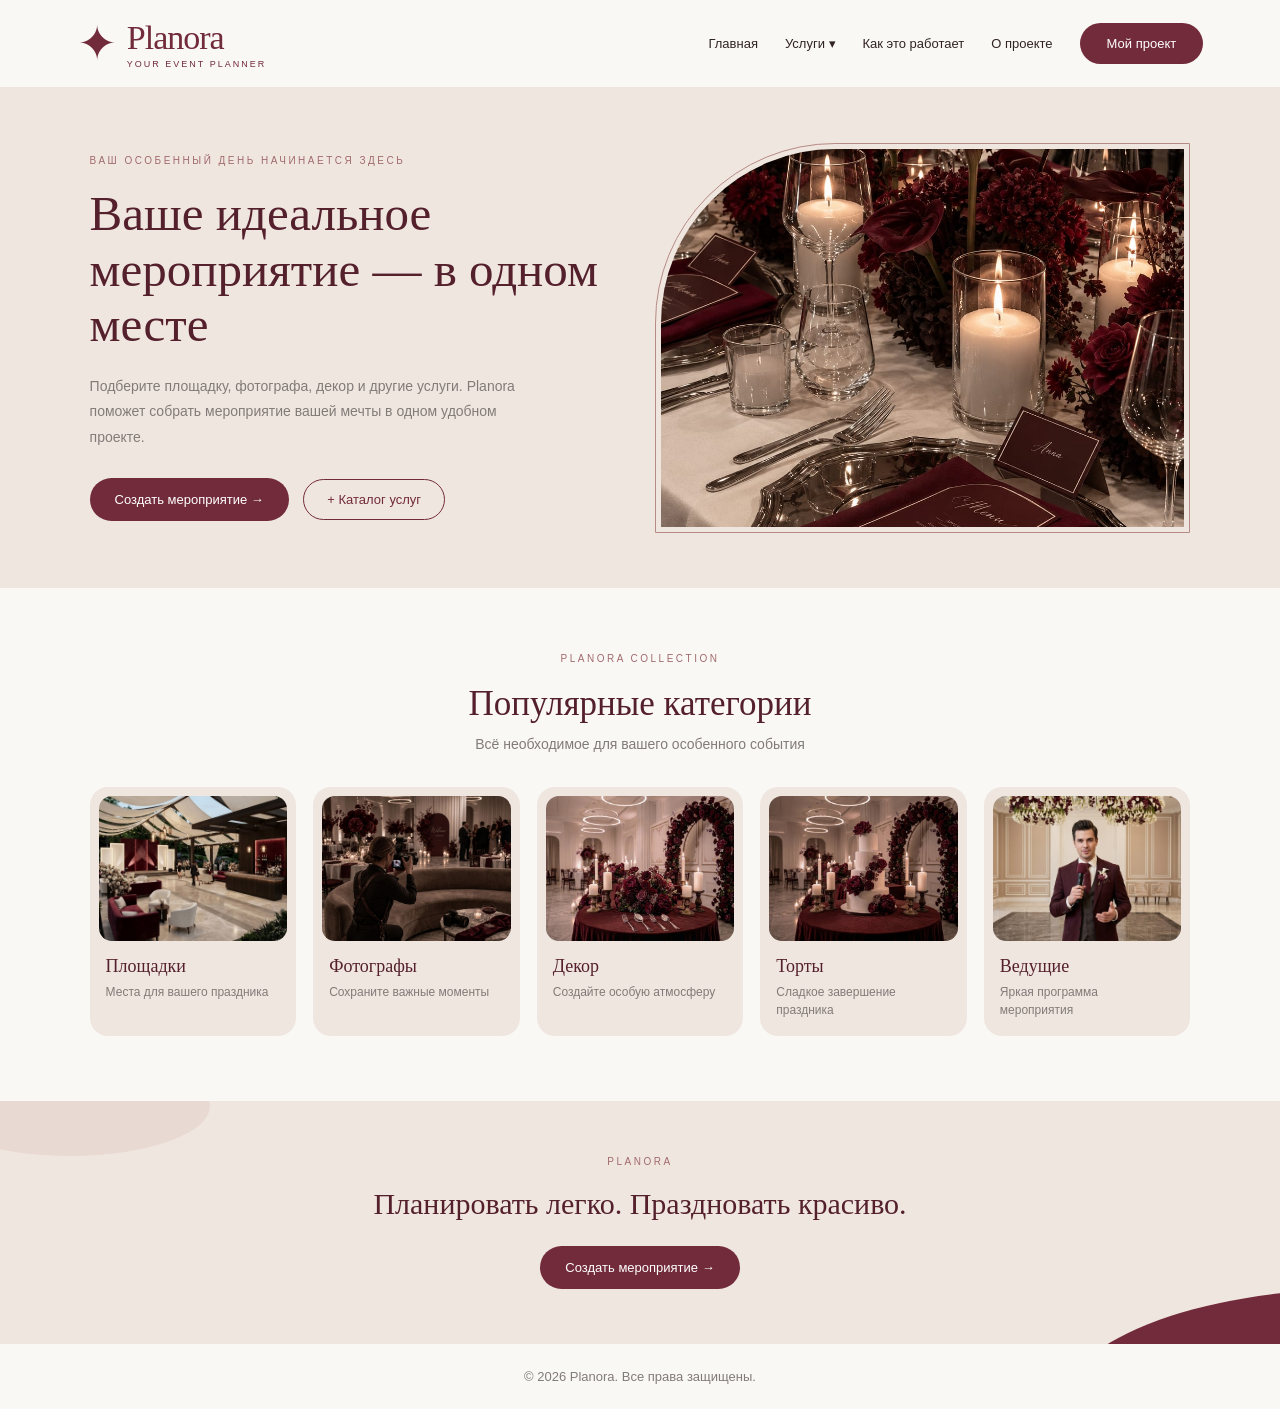
==== commit 0e317e1d: "обновление сайта planora" ====
--- a/index.html
+++ b/index.html
@@ -9,12 +9,21 @@
 <body>
 
 <header class="header">
-    <a href="index.html" class="logo">Planora<span>.</span></a>
+
+    <a href="index.html" class="logo">
+        <span class="logo-star">✦</span>
+        <span class="logo-text">
+            <span class="logo-name">Planora</span>
+            <span class="logo-caption">YOUR EVENT PLANNER</span>
+        </span>
+    </a>
 
     <nav>
         <a href="index.html">Главная</a>
+
         <div class="dropdown">
             <a href="catalog.html">Услуги ▾</a>
+
             <div class="dropdown-content">
                 <a href="venues.html">Площадки</a>
                 <a href="photographers.html">Фотографы</a>
@@ -23,36 +32,72 @@
                 <a href="hosts.html">Ведущие</a>
             </div>
         </div>
+
         <a href="how.html">Как это работает</a>
         <a href="about.html">О проекте</a>
-        <a href="project.html">Мой проект</a>
+        <a href="project.html" class="nav-project">Мой проект</a>
     </nav>
+
 </header>
 
 <main>
+
+    <!-- ПЕРВЫЙ ЭКРАН -->
+
     <section class="hero">
+
         <div class="hero-content">
-            <p class="subtitle">ВАШ ОСОБЕННЫЙ ДЕНЬ НАЧИНАЕТСЯ ЗДЕСЬ</p>
-            <h1>Ваше идеальное мероприятие — в одном месте</h1>
+
+            <p class="subtitle">
+                ВАШ ОСОБЕННЫЙ ДЕНЬ НАЧИНАЕТСЯ ЗДЕСЬ
+            </p>
+
+            <h1>
+                Ваше идеальное мероприятие — в одном месте
+            </h1>
+
             <p>
                 Подберите площадку, фотографа, декор и другие услуги.
-                Planora поможет собрать мероприятие вашей мечты.
+                Planora поможет собрать мероприятие вашей мечты
+                в одном удобном проекте.
             </p>
-            <a href="date.html" class="btn">Создать мероприятие</a>
+
+            <a href="date.html" class="btn">
+                Создать мероприятие →
+            </a>
+
+            <a href="catalog.html" class="btn-outline">
+                + Каталог услуг
+            </a>
+
         </div>
+
         <div class="hero-image">
-            <img src="images/header.jpeg" alt="Красивое оформление мероприятия">
+            <img src="images/header.jpeg"
+                 alt="Красивое оформление мероприятия">
         </div>
+
     </section>
 
+
+    <!-- ПОПУЛЯРНЫЕ КАТЕГОРИИ -->
+
     <section class="section">
+
         <div class="section-heading">
-            <p class="subtitle">НАШИ ВОЗМОЖНОСТИ</p>
+
+            <p class="subtitle">PLANORA COLLECTION</p>
+
             <h2>Популярные категории</h2>
-            <p>Всё необходимое для вашего особенного события</p>
+
+            <p>
+                Всё необходимое для вашего особенного события
+            </p>
+
         </div>
 
         <div class="category-grid">
+
             <a href="venues.html" class="category-card">
                 <img src="images/venue.jpeg" alt="Площадки">
                 <h3>Площадки</h3>
@@ -82,18 +127,32 @@
                 <h3>Ведущие</h3>
                 <p>Яркая программа мероприятия</p>
             </a>
+
         </div>
+
     </section>
 
+
+    <!-- НИЖНИЙ БЛОК -->
+
     <section class="bottom-banner">
+
         <p class="subtitle">PLANORA</p>
-        <h2>Планировать легко. Праздновать красиво.</h2>
-        <a href="date.html" class="btn">Создать мероприятие</a>
+
+        <h2>
+            Планировать легко. Праздновать красиво.
+        </h2>
+
+        <a href="date.html" class="btn">
+            Создать мероприятие →
+        </a>
+
     </section>
+
 </main>
 
 <footer>
-    <p>© 2026 Planora. Все права защищены.</p>
+    <p>©️ 2026 Planora. Все права защищены.</p>
 </footer>
 
 </body>
--- a/style.css
+++ b/style.css
@@ -1,3 +1,5 @@
+
+/* ОСНОВНЫЕ НАСТРОЙКИ */
 
 * {
     margin: 0;
@@ -5,10 +7,20 @@
     box-sizing: border-box;
 }
 
+:root {
+    --burgundy: #722B3A;
+    --dark-burgundy: #54202C;
+    --rose: #B68A85;
+    --cream: #FAF8F5;
+    --beige: #F0E6E0;
+    --text: #302321;
+    --muted: #827B77;
+}
+
 body {
     font-family: Arial, sans-serif;
-    background: #FAF8F5;
-    color: #302321;
+    background: var(--cream);
+    color: var(--text);
 }
 
 a {
@@ -16,31 +28,73 @@
     color: inherit;
 }
 
+h1, h2, h3 {
+    font-family: Georgia, serif;
+    font-weight: normal;
+}
+
+/* ШАПКА И ЛОГОТИП */
+
 .header {
-    background: #FAF8F5;
-    padding: 22px 7%;
+    background: var(--cream);
+    min-height: 88px;
+    padding: 15px 6%;
     display: flex;
     justify-content: space-between;
     align-items: center;
     border-bottom: 1px solid #eee5df;
+    gap: 25px;
+    position: relative;
+    z-index: 20;
 }
 
 .logo {
+    display: flex;
+    align-items: center;
+    gap: 10px;
+    color: var(--burgundy);
     font-family: Georgia, serif;
-    font-size: 32px;
-    color: #722B3A;
-    font-weight: bold;
-}
-
-.logo span {
-    color: #B68A72;
-}
+    font-size: 34px;
+    font-weight: normal;
+    white-space: nowrap;
+}
+
+.logo-star {
+    font-family: Georgia, serif;
+    font-size: 48px;
+    color: var(--burgundy);
+    line-height: 1;
+}
+
+.logo-text {
+    display: flex;
+    flex-direction: column;
+}
+
+.logo-name {
+    letter-spacing: -1px;
+}
+
+.logo-caption {
+    font-family: Arial, sans-serif;
+    font-size: 9px;
+    letter-spacing: 2px;
+    text-align: center;
+    margin-top: 2px;
+}
+
+/* НАВИГАЦИЯ */
 
 nav {
     display: flex;
     align-items: center;
     gap: 27px;
-    font-size: 14px;
+    font-size: 13px;
+}
+
+nav > a,
+.dropdown > a {
+    transition: 0.3s;
 }
 
 nav a:hover {
@@ -54,18 +108,26 @@
 .dropdown-content {
     display: none;
     position: absolute;
-    top: 20px;
-    left: 0;
+    top: 100%;
+    left: -15px;
+    padding-top: 12px;
     background: white;
-    min-width: 170px;
-    box-shadow: 0 5px 20px #00000015;
+    min-width: 180px;
+    box-shadow: 0 8px 25px #00000012;
     border-radius: 8px;
-    z-index: 10;
+    overflow: hidden;
+    z-index: 30;
 }
 
 .dropdown-content a {
     display: block;
-    padding: 12px 15px;
+    padding: 13px 16px;
+    transition: 0.2s;
+}
+
+.dropdown-content a:hover {
+    background: var(--beige);
+    color: var(--burgundy);
 }
 
 .dropdown:hover .dropdown-content,
@@ -73,64 +135,107 @@
     display: block;
 }
 
+.nav-project {
+    background: var(--burgundy);
+    color: white;
+    padding: 13px 27px;
+    border-radius: 30px;
+}
+
+nav .nav-project:hover {
+    background: var(--dark-burgundy);
+    color: white;
+}
+
+/* ГЛАВНЫЙ ЭКРАН */
+
 .hero {
-    padding: 65px 7%;
+    padding: 55px 7%;
     display: flex;
     align-items: center;
-    gap: 50px;
+    gap: 45px;
+    background: var(--beige);
+    min-height: 470px;
+    overflow: hidden;
 }
 
 .hero-content {
     flex: 1;
+    max-width: 520px;
 }
 
 .subtitle {
     color: #A16A6D;
-    letter-spacing: 3px;
-    font-size: 11px;
+    letter-spacing: 2.5px;
+    font-size: 10px;
     margin-bottom: 20px;
 }
 
-h1, h2 {
-    font-family: Georgia, serif;
-    font-weight: normal;
-}
-
 h1 {
-    font-size: 48px;
-    line-height: 1.2;
+    font-size: 49px;
+    line-height: 1.13;
     margin-bottom: 22px;
+    color: var(--dark-burgundy);
 }
 
 .hero-content > p:not(.subtitle) {
-    color: #827B77;
+    color: var(--muted);
     line-height: 1.8;
-    margin-bottom: 30px;
+    font-size: 14px;
+    margin-bottom: 28px;
+    max-width: 430px;
 }
 
 .hero-image {
     flex: 1;
+    position: relative;
+    min-width: 0;
 }
 
 .hero-image img {
     width: 100%;
-    height: 430px;
+    height: 390px;
     object-fit: cover;
-    border-radius: 5px;
-}
+    border-radius: 180px 0 0 0;
+    display: block;
+    border: 1px solid #B68A85;
+    padding: 5px;
+}
+
+/* КНОПКИ */
 
 .btn {
     display: inline-block;
-    background: #722B3A;
+    background: var(--burgundy);
     color: white;
-    padding: 16px 28px;
-    border-radius: 4px;
+    padding: 14px 25px;
+    border-radius: 30px;
+    font-size: 13px;
     transition: 0.3s;
 }
 
 .btn:hover {
-    background: #54202C;
-}
+    background: var(--dark-burgundy);
+    transform: translateY(-2px);
+}
+
+.btn-outline {
+    display: inline-block;
+    color: var(--burgundy);
+    border: 1px solid var(--burgundy);
+    padding: 12px 23px;
+    border-radius: 30px;
+    margin-left: 10px;
+    font-size: 13px;
+    transition: 0.3s;
+}
+
+.btn-outline:hover {
+    background: var(--burgundy);
+    color: white;
+}
+
+/* КАТЕГОРИИ */
 
 .section {
     padding: 65px 7%;
@@ -138,30 +243,33 @@
 
 .section-heading {
     text-align: center;
-    margin-bottom: 40px;
+    margin-bottom: 35px;
 }
 
 .section-heading h2 {
-    font-size: 36px;
+    font-size: 35px;
     margin-bottom: 12px;
+    color: var(--dark-burgundy);
 }
 
 .section-heading > p:last-child {
-    color: #827B77;
+    color: var(--muted);
+    font-size: 14px;
 }
 
 .category-grid {
     display: grid;
-    grid-template-columns: repeat(3, 1fr);
-    gap: 25px;
+    grid-template-columns: repeat(5, minmax(0, 1fr));
+    gap: 17px;
 }
 
 .category-card {
-    background: white;
-    padding-bottom: 22px;
-    border-radius: 7px;
+    background: var(--beige);
+    padding: 9px 9px 17px;
+    border-radius: 18px;
     overflow: hidden;
     transition: 0.3s;
+    display: block;
 }
 
 .category-card:hover {
@@ -171,40 +279,78 @@
 
 .category-card img {
     width: 100%;
-    height: 220px;
+    height: 145px;
     object-fit: cover;
+    border-radius: 13px;
+    display: block;
 }
 
 .category-card h3 {
-    font-family: Georgia, serif;
-    font-size: 23px;
-    font-weight: normal;
-    margin: 18px 18px 8px;
+    font-size: 18px;
+    margin: 15px 7px 6px;
+    color: var(--dark-burgundy);
 }
 
 .category-card p {
-    color: #827B77;
-    font-size: 14px;
-    margin: 0 18px;
-}
+    color: var(--muted);
+    font-size: 12px;
+    margin: 0 7px;
+    line-height: 1.5;
+}
+
+/* НИЖНИЙ БЛОК */
 
 .bottom-banner {
-    background: #F0E6E0;
+    background: var(--beige);
     text-align: center;
-    padding: 65px 20px;
+    padding: 55px 20px;
+    position: relative;
+    overflow: hidden;
+}
+
+.bottom-banner::before {
+    content: "";
+    position: absolute;
+    width: 280px;
+    height: 100px;
+    background: #E9D9D3;
+    border-radius: 50%;
+    left: -70px;
+    top: -45px;
+}
+
+.bottom-banner::after {
+    content: "";
+    position: absolute;
+    width: 300px;
+    height: 120px;
+    background: var(--burgundy);
+    border-radius: 100% 0 0 0;
+    right: -80px;
+    bottom: -65px;
+}
+
+.bottom-banner .subtitle,
+.bottom-banner h2,
+.bottom-banner .btn {
+    position: relative;
+    z-index: 1;
 }
 
 .bottom-banner h2 {
-    font-size: 34px;
+    font-size: 30px;
     margin-bottom: 25px;
+    color: var(--dark-burgundy);
 }
 
 footer {
     text-align: center;
     padding: 25px;
-    color: #827B77;
+    color: var(--muted);
     font-size: 13px;
 }
+
+/* ЗАГОЛОВКИ ВНУТРЕННИХ СТРАНИЦ */
 
 .page-title {
     text-align: center;
@@ -216,9 +362,11 @@
 }
 
 .page-title p {
-    color: #827B77;
+    color: var(--muted);
     margin-top: 12px;
 }
+
+/* КАРТОЧКИ УСЛУГ */
 
 .cards {
     display: grid;
@@ -229,9 +377,16 @@
 
 .service-card {
     background: white;
-    border-radius: 7px;
+    border-radius: 13px;
     overflow: hidden;
     padding-bottom: 22px;
+    box-shadow: 0 5px 20px #00000008;
+    transition: 0.3s;
+}
+
+.service-card:hover {
+    transform: translateY(-4px);
+    box-shadow: 0 10px 25px #00000012;
 }
 
 .service-card img {
@@ -241,26 +396,41 @@
 }
 
 .service-card h3 {
-    font-family: Georgia, serif;
     font-size: 22px;
-    font-weight: normal;
     margin: 18px;
 }
 
 .service-card p {
-    color: #827B77;
+    color: var(--muted);
     margin: 0 18px 12px;
     line-height: 1.5;
 }
 
 .price {
-    color: #722B3A;
+    color: var(--burgundy);
     font-weight: bold;
     margin: 0 18px;
 }
 
+/* КНОПКА НАЗАД */
+
+.back-link {
+    display: inline-block;
+    margin: 25px 7% 0;
+    color: var(--burgundy);
+    font-size: 14px;
+    transition: 0.3s;
+}
+
+.back-link:hover {
+    color: var(--rose);
+    transform: translateX(-3px);
+}
+
+/* ТЕКСТОВЫЕ СТРАНИЦЫ */
+
 .content {
-    max-width: 900px;
+    max-width: 1000px;
     margin: auto;
     padding: 35px 25px 70px;
     line-height: 1.8;
@@ -268,22 +438,25 @@
 
 .content h2 {
     margin: 25px 0 12px;
+    color: var(--dark-burgundy);
 }
 
 .content img {
     width: 100%;
     max-height: 400px;
     object-fit: cover;
-    border-radius: 7px;
+    border-radius: 15px;
     margin: 20px 0;
 }
+
+/* ФОРМЫ */
 
 .form-card {
     max-width: 650px;
     margin: 20px auto 70px;
     background: white;
     padding: 35px;
-    border-radius: 8px;
+    border-radius: 15px;
     box-shadow: 0 5px 25px #0000000a;
 }
 
@@ -298,7 +471,7 @@
     width: 100%;
     padding: 13px;
     border: 1px solid #ddd0c9;
-    border-radius: 4px;
+    border-radius: 7px;
     font-size: 15px;
     background: #fff;
 }
@@ -319,24 +492,44 @@
 .project-info {
     background: white;
     padding: 25px;
-    border-radius: 7px;
+    border-radius: 12px;
     margin-bottom: 20px;
 }
 
 .project-info p {
     margin: 10px 0;
+}
+
+/* АДАПТАЦИЯ */
+
+@media (max-width: 1000px) {
+    .header {
+        padding: 15px 4%;
+    }
+
+    nav {
+        gap: 15px;
+    }
+
+    .category-grid {
+        grid-template-columns: repeat(3, 1fr);
+    }
+
+    .category-card img {
+        height: 170px;
+    }
 }
 
 @media (max-width: 800px) {
     .header {
         flex-direction: column;
-        gap: 20px;
+        gap: 17px;
     }
 
     nav {
         flex-wrap: wrap;
         justify-content: center;
-        gap: 15px;
+        gap: 14px;
     }
 
     .hero {
@@ -344,16 +537,62 @@
         padding: 35px 6%;
     }
 
+    .hero-content {
+        max-width: 100%;
+    }
+
     h1 {
         font-size: 36px;
     }
 
+    .hero-image {
+        width: 100%;
+    }
+
     .hero-image img {
         height: 280px;
+        border-radius: 100px 0 0 0;
+    }
+
+    .category-grid,
+    .cards {
+        grid-template-columns: repeat(2, 1fr);
+    }
+}
+
+@media (max-width: 500px) {
+    .logo {
+        font-size: 29px;
+    }
+
+    .logo-star {
+        font-size: 40px;
+    }
+
+    nav {
+        font-size: 12px;
+        gap: 12px;
     }
 
     .category-grid,
     .cards {
         grid-template-columns: 1fr;
     }
-}
+
+    .category-card img {
+        height: 190px;
+    }
+
+    .section-heading h2 {
+        font-size: 29px;
+    }
+
+    .form-card {
+        margin: 20px 15px 50px;
+        padding: 22px;
+    }
+
+    .btn-outline {
+        margin: 10px 0 0;
+    }
+}
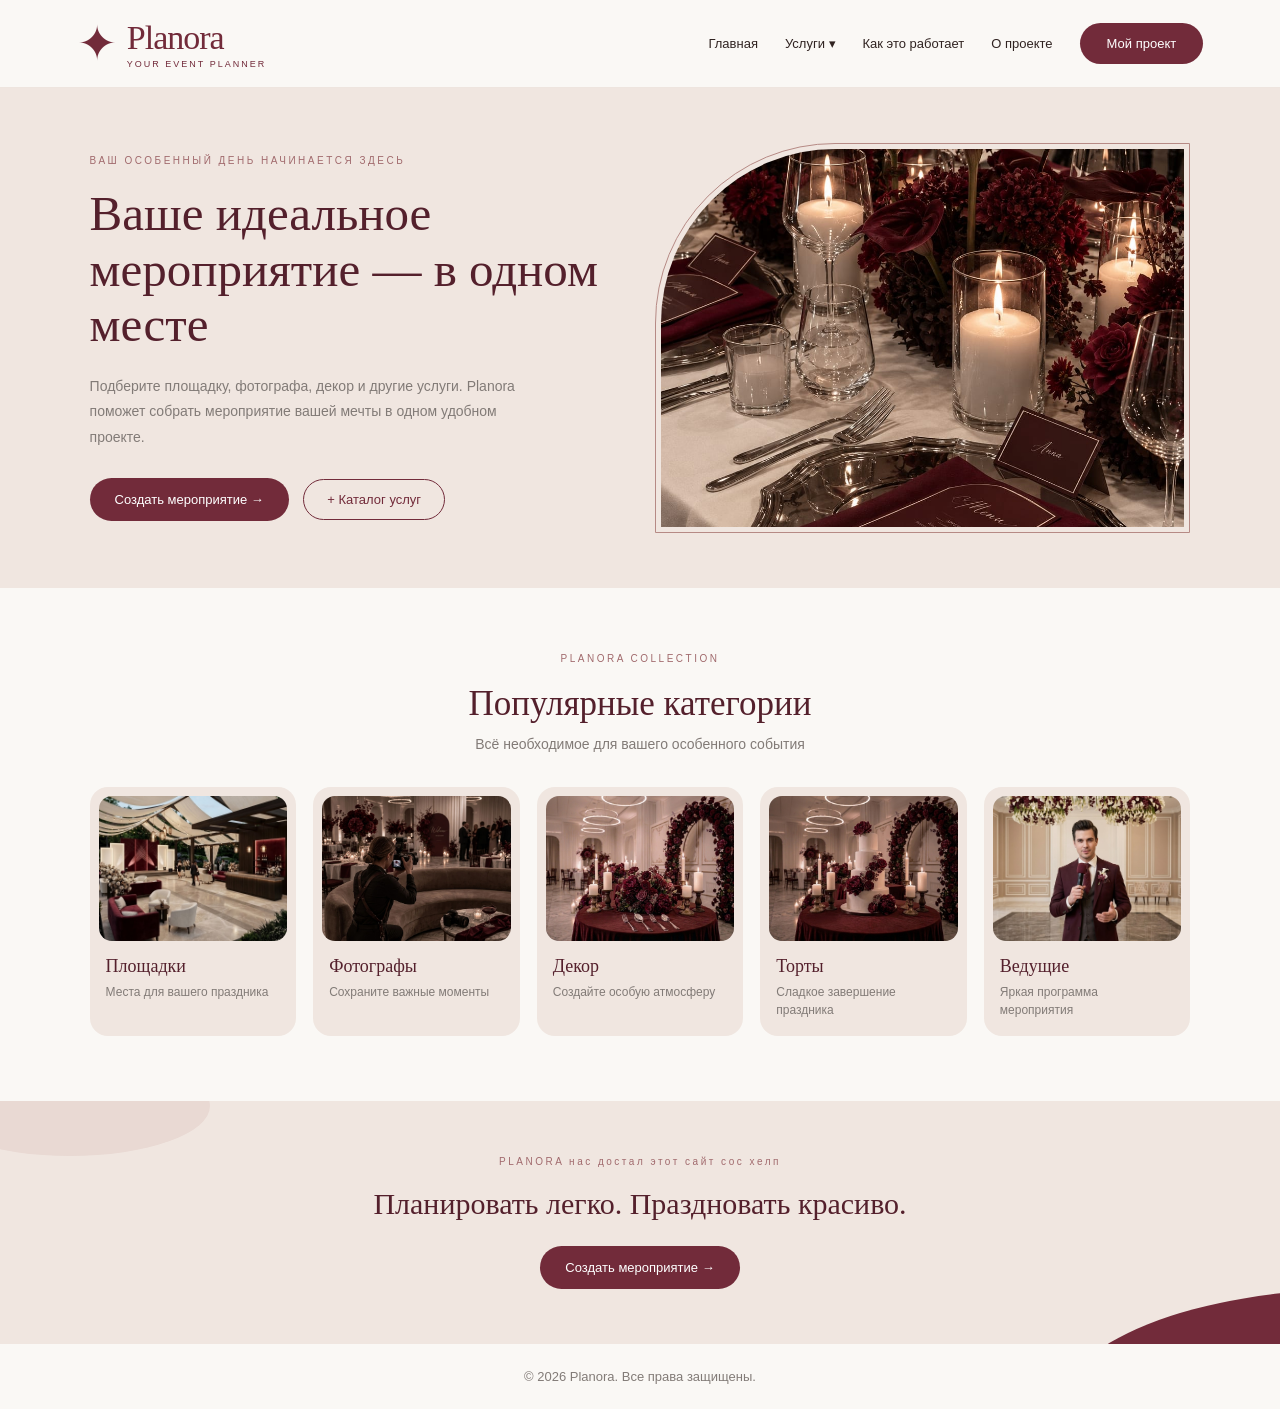
==== commit 30ab16a4: "Update index.html" ====
--- a/index.html
+++ b/index.html
@@ -137,7 +137,7 @@
 
     <section class="bottom-banner">
 
-        <p class="subtitle">PLANORA</p>
+        <p class="subtitle">PLANORA нас достал этот сайт сос хелп</p>
 
         <h2>
             Планировать легко. Праздновать красиво.
--- a/style.css
+++ b/style.css
@@ -261,6 +261,7 @@
     display: grid;
     grid-template-columns: repeat(5, minmax(0, 1fr));
     gap: 17px;
+    background-color: #FAF8F5;
 }
 
 .category-card {
@@ -355,14 +356,16 @@
 .page-title {
     text-align: center;
     padding: 55px 20px 35px;
+    background-color: #722B3A;
 }
 
 .page-title h1 {
     font-size: 40px;
+    color: #E9D9D3;
 }
 
 .page-title p {
-    color: var(--muted);
+    color: #ddd0c9;
     margin-top: 12px;
 }
 
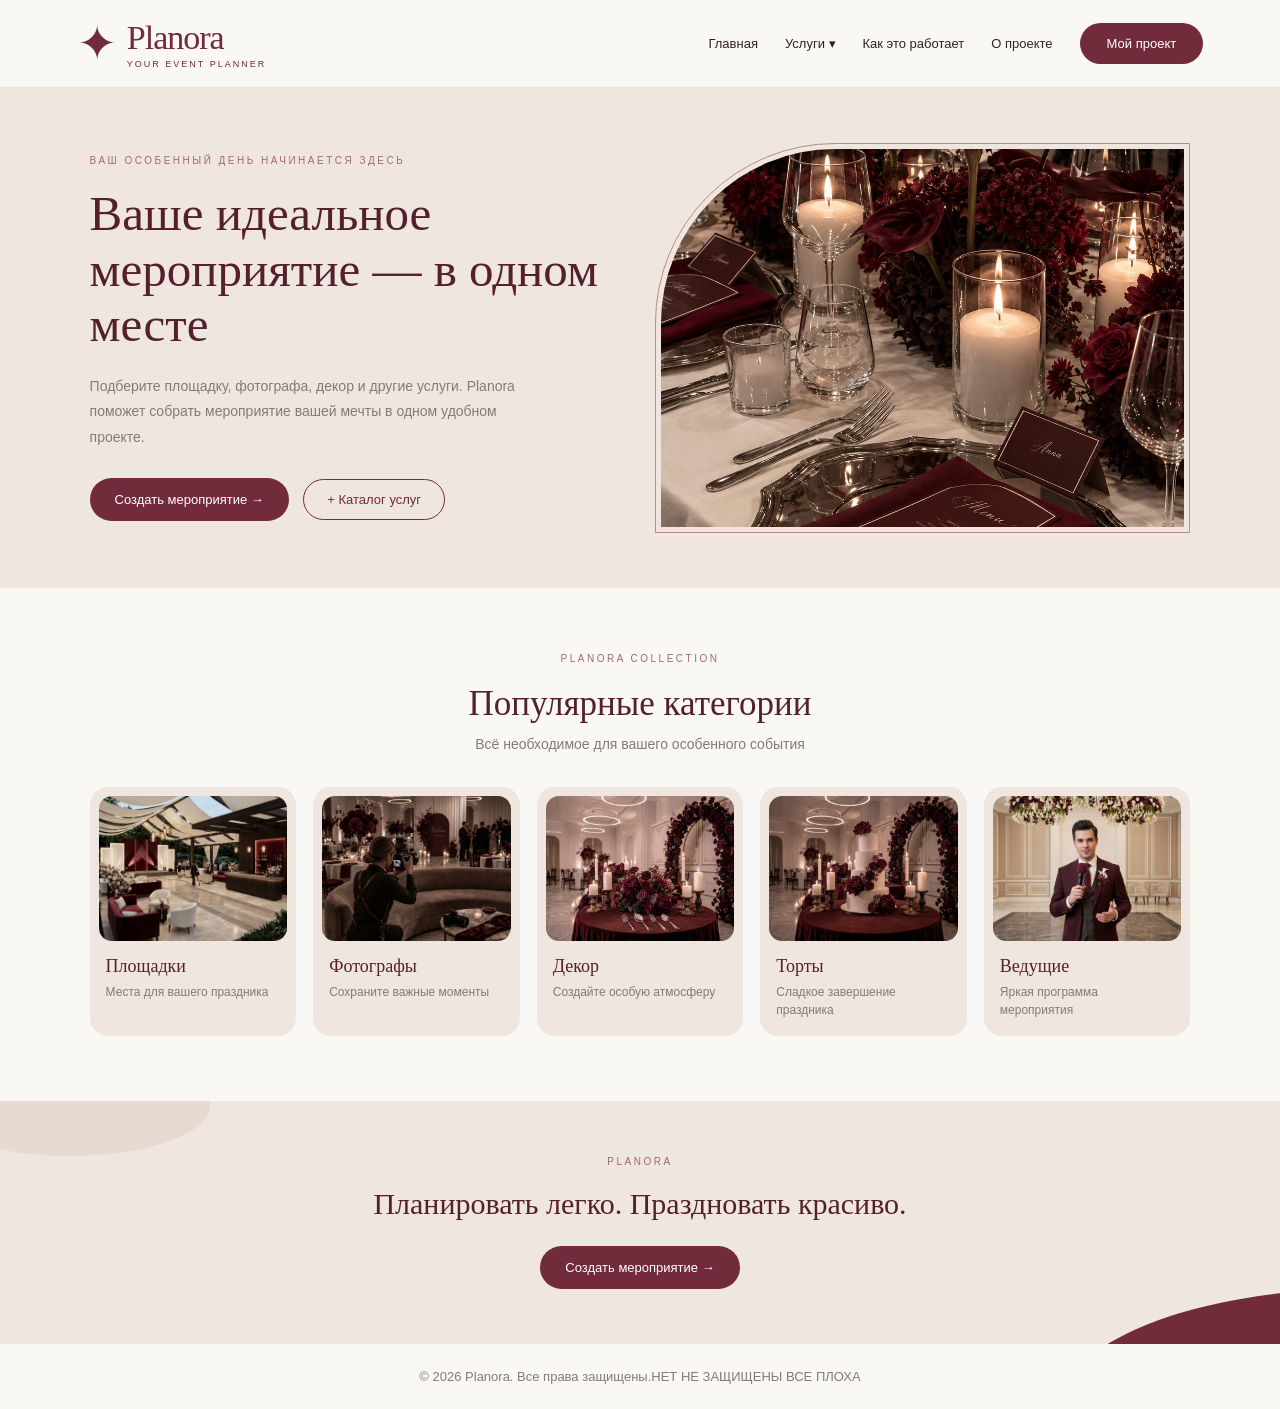
==== commit 96001061: "Update index.html" ====
--- a/index.html
+++ b/index.html
@@ -137,7 +137,7 @@
 
     <section class="bottom-banner">
 
-        <p class="subtitle">PLANORA нас достал этот сайт сос хелп</p>
+        <p class="subtitle">PLANORA</p>
 
         <h2>
             Планировать легко. Праздновать красиво.
@@ -152,7 +152,7 @@
 </main>
 
 <footer>
-    <p>©️ 2026 Planora. Все права защищены.</p>
+    <p>©️ 2026 Planora. Все права защищены.НЕТ НЕ ЗАЩИЩЕНЫ ВСЕ ПЛОХА </p>
 </footer>
 
 </body>
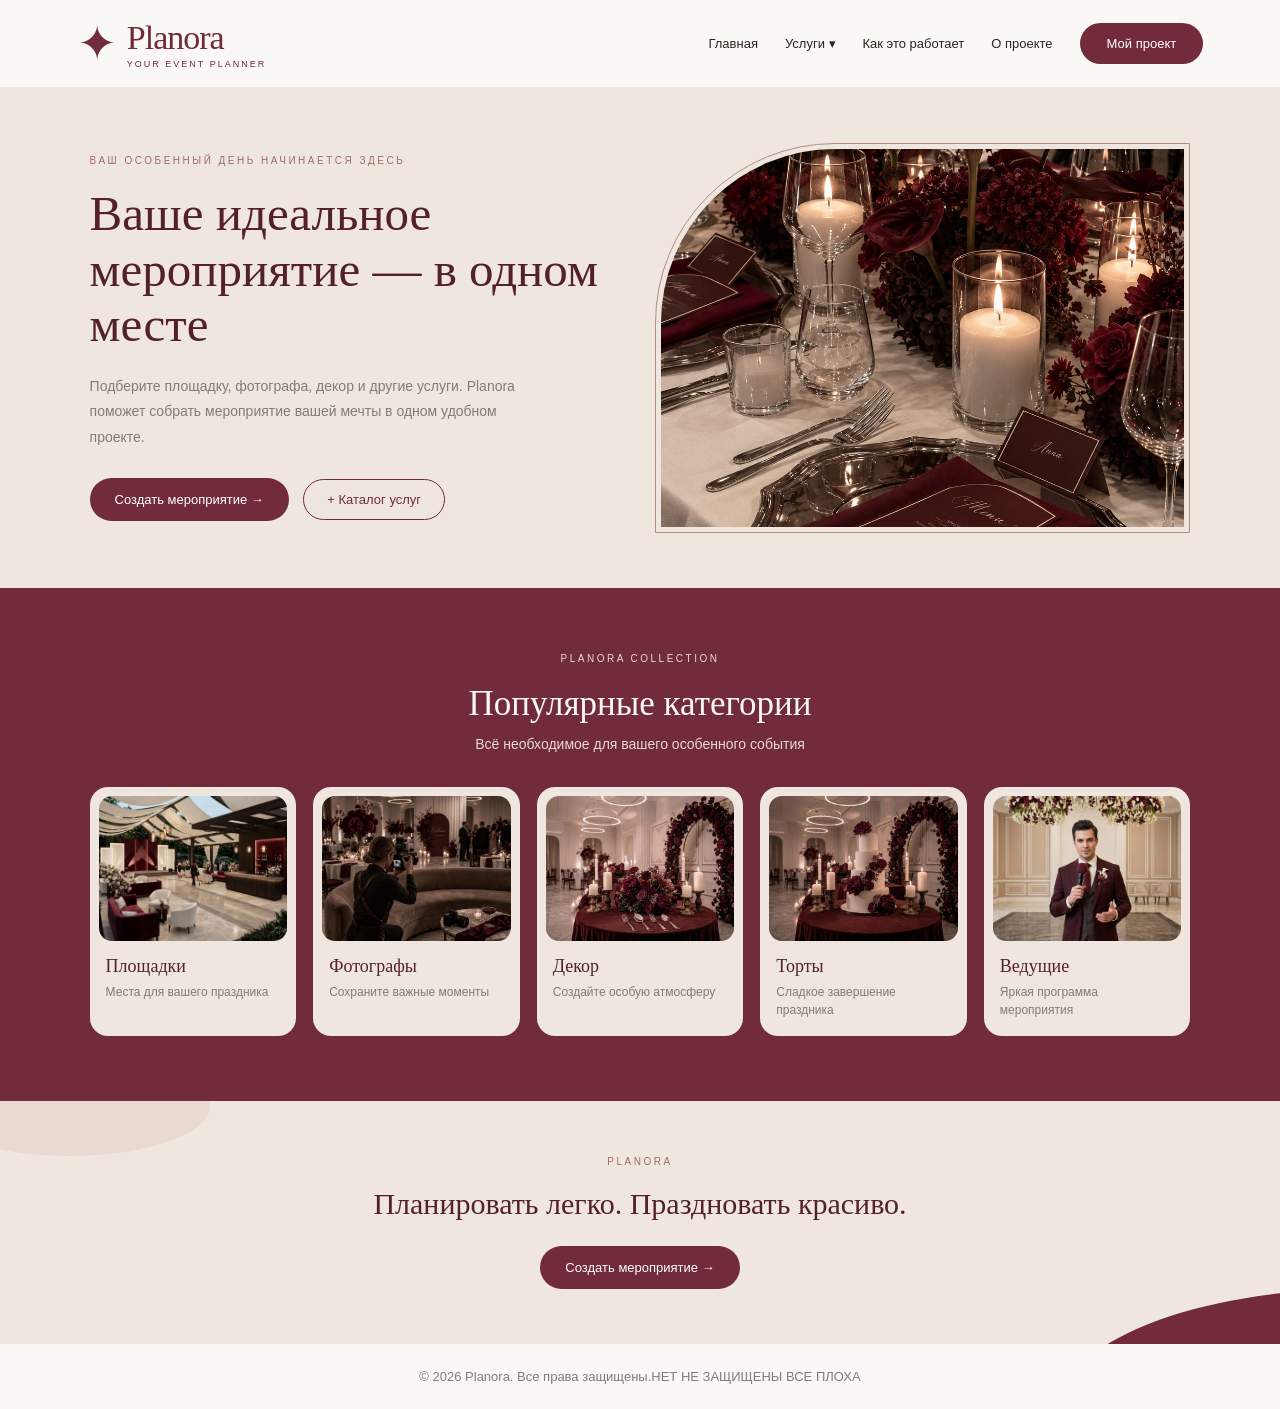
==== commit ccf652bf: "5" ====
--- a/index.html
+++ b/index.html
@@ -82,7 +82,7 @@
 
     <!-- ПОПУЛЯРНЫЕ КАТЕГОРИИ -->
 
-    <section class="section">
+   <section class="section categories-bg">
 
         <div class="section-heading">
 
@@ -152,7 +152,7 @@
 </main>
 
 <footer>
-    <p>©️ 2026 Planora. Все права защищены.НЕТ НЕ ЗАЩИЩЕНЫ ВСЕ ПЛОХА </p>
+    <p>©️ 2026 Planora. Все права защищены.НЕТ НЕ ЗАЩИЩЕНЫ ВСЕ ПЛОХА</p>
 </footer>
 
 </body>
--- a/style.css
+++ b/style.css
@@ -261,7 +261,20 @@
     display: grid;
     grid-template-columns: repeat(5, minmax(0, 1fr));
     gap: 17px;
-    background-color: #FAF8F5;
+}
+
+.categories-bg {
+    background-color: #722B3A;
+    width: 100%;
+}
+
+.categories-bg .section-heading h2 {
+    color: #FAF8F5;
+}
+
+.categories-bg .section-heading > p:last-child,
+.categories-bg .subtitle {
+    color: #E9D9D3;
 }
 
 .category-card {
@@ -291,6 +304,7 @@
     margin: 15px 7px 6px;
     color: var(--dark-burgundy);
 }
+
 
 .category-card p {
     color: var(--muted);
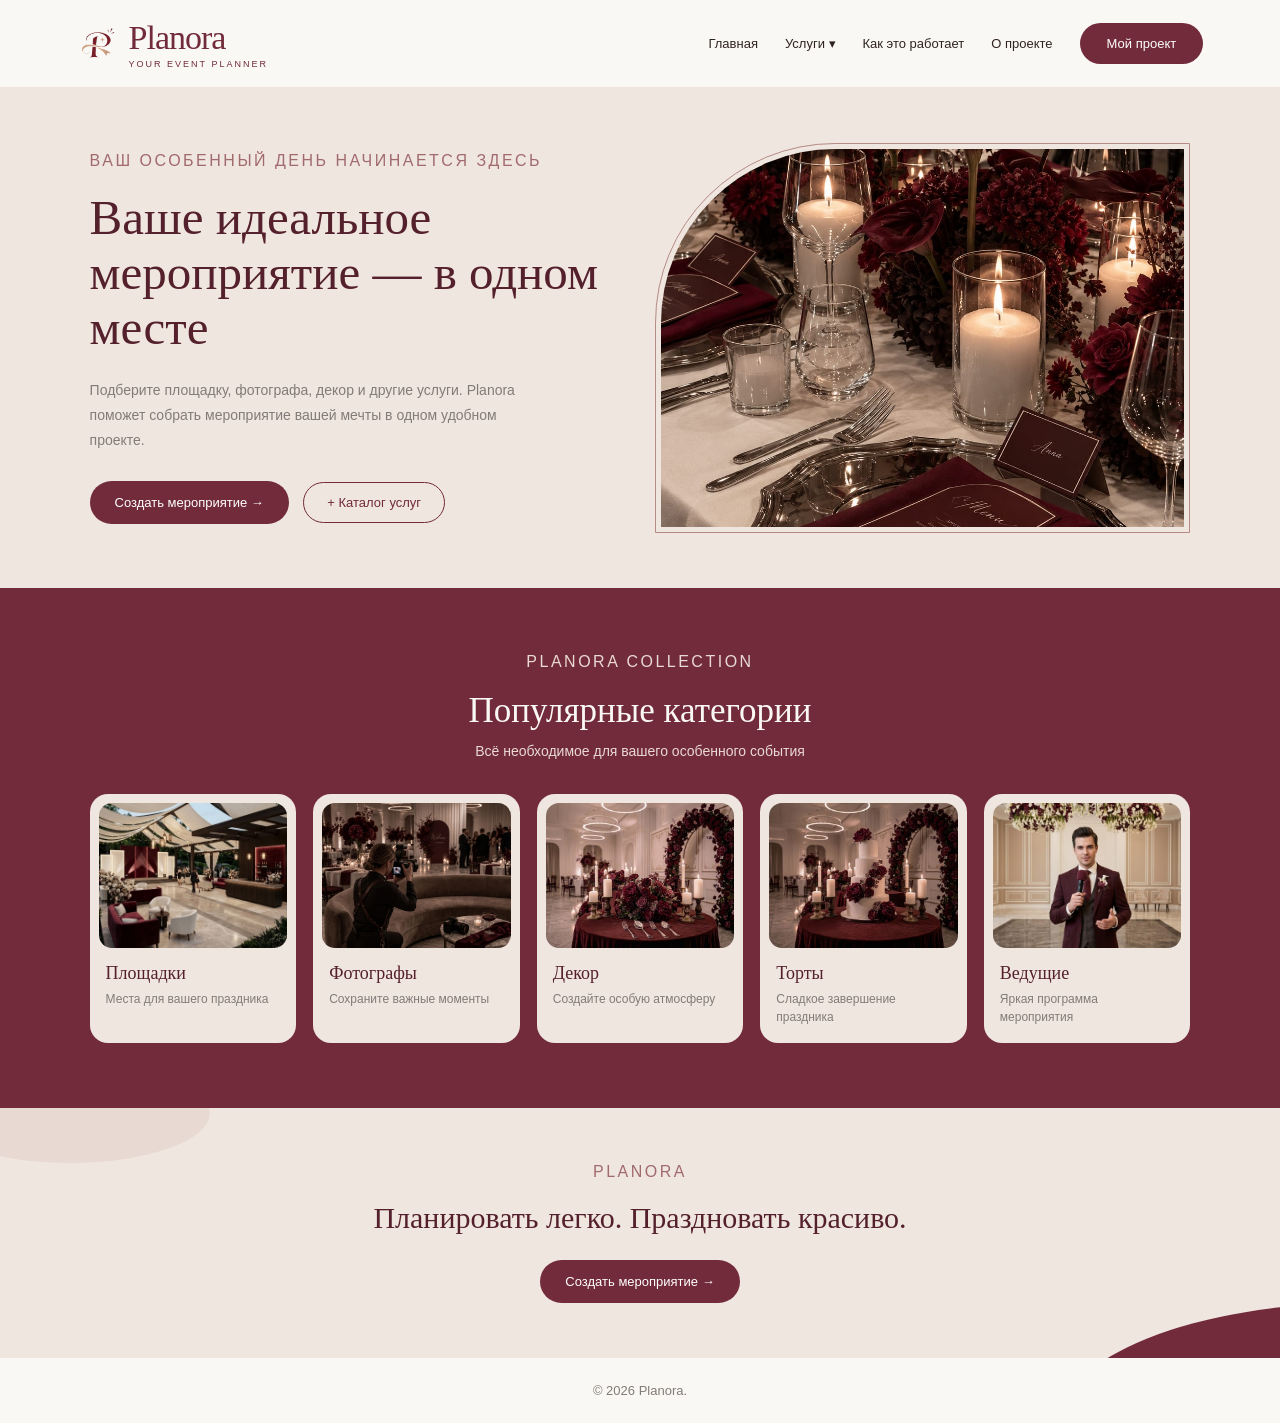
==== commit 5ac1c955: "logo" ====
--- a/index.html
+++ b/index.html
@@ -9,9 +9,8 @@
 <body>
 
 <header class="header">
-
-    <a href="index.html" class="logo">
-        <span class="logo-star">✦</span>
+        <a href="index.html" class="logo site-brand">
+    <img src="images/logoo.png" alt="Planora логотип" class="site-brand-img"> 
         <span class="logo-text">
             <span class="logo-name">Planora</span>
             <span class="logo-caption">YOUR EVENT PLANNER</span>
@@ -152,7 +151,7 @@
 </main>
 
 <footer>
-    <p>©️ 2026 Planora. Все права защищены.НЕТ НЕ ЗАЩИЩЕНЫ ВСЕ ПЛОХА</p>
+    <p>©️ 2026 Planora.</p>
 </footer>
 
 </body>
--- a/style.css
+++ b/style.css
@@ -46,6 +46,23 @@
     gap: 25px;
     position: relative;
     z-index: 20;
+}
+
+.site-brand {
+    display: inline-flex;
+    align-items: center;
+    gap: 12px;
+}
+
+.site-brand-img {
+    height: 44px;
+    width: auto;
+    object-fit: contain;
+}
+
+.site-brand-text {
+    display: flex;
+    flex-direction: column;
 }
 
 .logo {
@@ -167,7 +184,7 @@
 .subtitle {
     color: #A16A6D;
     letter-spacing: 2.5px;
-    font-size: 10px;
+    font-size: 16px;
     margin-bottom: 20px;
 }
 
